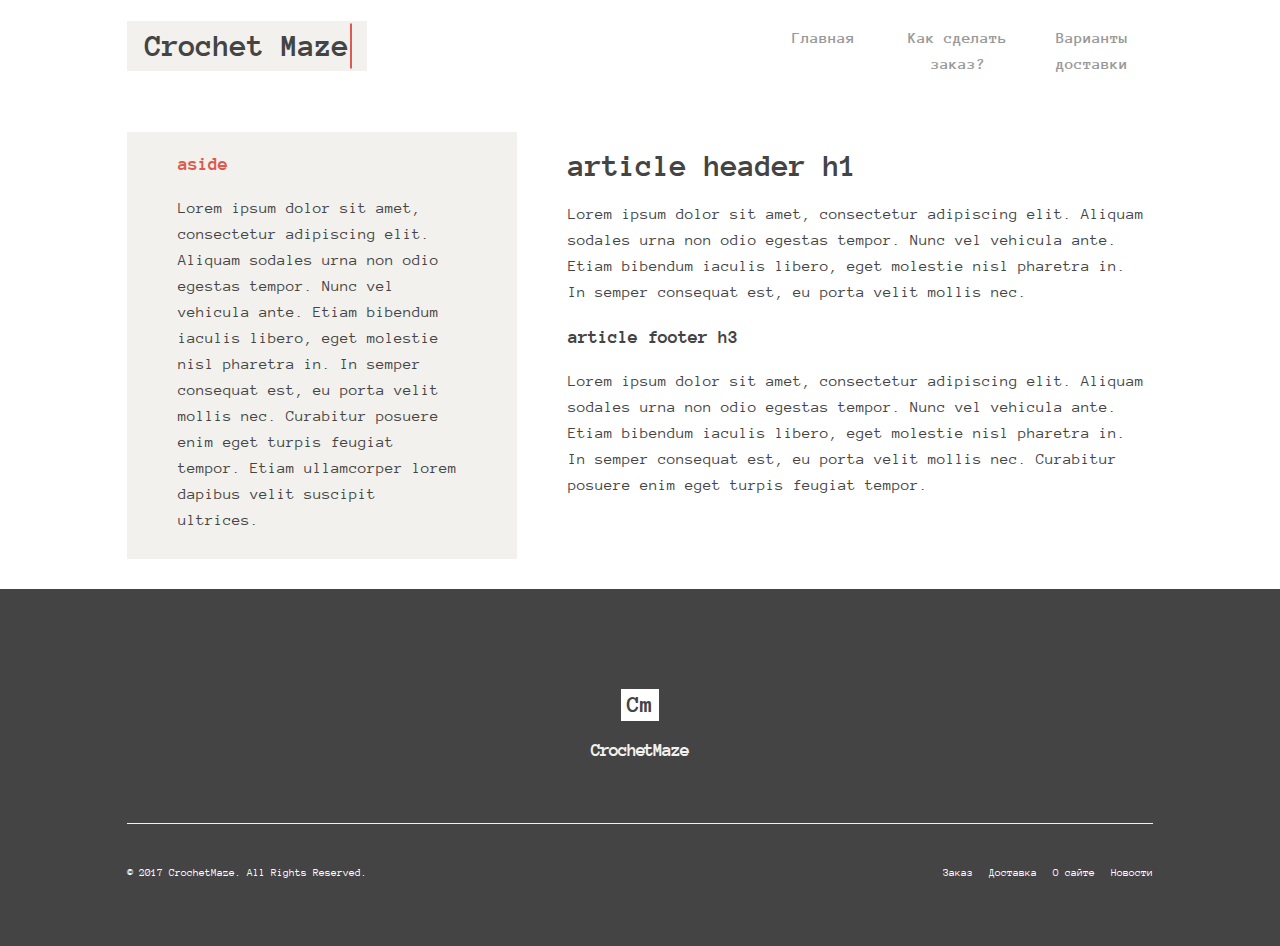
==== web/index.html @ 12126071 "Update side" ====
<!doctype html>
<!--[if lt IE 7]>      <html class="no-js lt-ie9 lt-ie8 lt-ie7" lang=""> <![endif]-->
<!--[if IE 7]>         <html class="no-js lt-ie9 lt-ie8" lang=""> <![endif]-->
<!--[if IE 8]>         <html class="no-js lt-ie9" lang=""> <![endif]-->
<!--[if gt IE 8]><!--> <html class="no-js" lang=""> <!--<![endif]-->
    <head>
        <meta charset="utf-8">
        <meta http-equiv="X-UA-Compatible" content="IE=edge,chrome=1">
        <title>CrochetMaze</title>

        <meta name="description" content="">
        <meta name="viewport" content="width=device-width, initial-scale=1">
        <link rel="apple-touch-icon" href="apple-touch-icon.png">

        <link rel="stylesheet" href="css/normalize.min.css">
        <link rel="stylesheet" href="css/main.css">

        <script src="js/vendor/modernizr-2.8.3-respond-1.4.2.min.js"></script>

        <link href="https://fonts.googleapis.com/css?family=Anonymous+Pro" rel="stylesheet">
    </head>
    <body>
        <!--[if lt IE 8]>
            <p class="browserupgrade">You are using an <strong>outdated</strong> browser. Please <a href="http://browsehappy.com/">upgrade your browser</a> to improve your experience.</p>
        <![endif]-->

        <div class="header-container">
            <header class="wrapper clearfix">

                    <h1 class="title cd-headline letters type">
                        <span>Crochet</span> 
                        <span class="cd-words-wrapper waiting">
                            <b class="is-visible">Maze</b>
                            <b>Лабиринт</b>
                        </span>
                    </h1>

                <nav>
                    <ul>
                        <li><a href="#">Главная</a></li>
                        <li><a href="#">Как сделать заказ?</a></li>
                        <li><a href="#">Варианты доставки</a></li>
                    </ul>
                </nav>
            </header>
        </div>

        <div class="main-container">
            <div class="main wrapper clearfix">

                <article>
                    <header>
                        <h1>article header h1</h1>
                        <p>Lorem ipsum dolor sit amet, consectetur adipiscing elit. Aliquam sodales urna non odio egestas tempor. Nunc vel vehicula ante. Etiam bibendum iaculis libero, eget molestie nisl pharetra in. In semper consequat est, eu porta velit mollis nec.</p>
                    </header>
                    <footer>
                        <h3>article footer h3</h3>
                        <p>Lorem ipsum dolor sit amet, consectetur adipiscing elit. Aliquam sodales urna non odio egestas tempor. Nunc vel vehicula ante. Etiam bibendum iaculis libero, eget molestie nisl pharetra in. In semper consequat est, eu porta velit mollis nec. Curabitur posuere enim eget turpis feugiat tempor.</p>
                    </footer>
                </article>

                <aside>
                    <h3>aside</h3>
                    <p>Lorem ipsum dolor sit amet, consectetur adipiscing elit. Aliquam sodales urna non odio egestas tempor. Nunc vel vehicula ante. Etiam bibendum iaculis libero, eget molestie nisl pharetra in. In semper consequat est, eu porta velit mollis nec. Curabitur posuere enim eget turpis feugiat tempor. Etiam ullamcorper lorem dapibus velit suscipit ultrices.</p>
                </aside>

            </div> <!-- #main -->
        </div> <!-- #main-container -->

        <div class="footer-container">
            <footer class="wrapper">
                <div class="footer-logotype">
                    <hgroup>
                        <h2>Cm</h2>
                        <h3>CrochetMaze</h3>
                    </hgroup>
                </div>

                <div id="meta">
                    <span>© 2017 CrochetMaze. All Rights Reserved.</span>

                    <a target="" href="">Заказ</a>
                    <a target="" href="">Доставка</a>
                    <a target="" href="">О сайте</a>
                    <a target="" href="">Новости</a>
                </div>
            </footer>
        </div>

        <script src="//ajax.googleapis.com/ajax/libs/jquery/2.2.1/jquery.min.js"></script>
        <script>window.jQuery || document.write('<script src="js/vendor/jquery-2.2.1.min.js"><\/script>')</script>

        <script src="js/main.js"></script>

        <!-- Google Analytics: change UA-XXXXX-X to be your site's ID. -->
        <script>
            (function(b,o,i,l,e,r){b.GoogleAnalyticsObject=l;b[l]||(b[l]=
            function(){(b[l].q=b[l].q||[]).push(arguments)});b[l].l=+new Date;
            e=o.createElement(i);r=o.getElementsByTagName(i)[0];
            e.src='//www.google-analytics.com/analytics.js';
            r.parentNode.insertBefore(e,r)}(window,document,'script','ga'));
            ga('create','UA-XXXXX-X','auto');ga('send','pageview');
        </script>
    </body>
</html>
---- web/css/main.css ----
/*! HTML5 Boilerplate v5.0 | MIT License | http://h5bp.com/ */

html {
    color: #222;
    font-size: 1em;
    line-height: 1.4;
}

::-moz-selection {
    background: #b3d4fc;
    text-shadow: none;
}

::selection {
    background: #b3d4fc;
    text-shadow: none;
}

hr {
    display: block;
    height: 1px;
    border: 0;
    border-top: 1px solid #ccc;
    margin: 1em 0;
    padding: 0;
}

audio,
canvas,
iframe,
img,
svg,
video {
    vertical-align: middle;
}

fieldset {
    border: 0;
    margin: 0;
    padding: 0;
}

textarea {
    resize: vertical;
}

.browserupgrade {
    margin: 0.2em 0;
    background: #ccc;
    color: #000;
    padding: 0.2em 0;
}


/* ===== Initializr Styles ==================================================
   Author: Jonathan Verrecchia - verekia.com/initializr/responsive-template
   ========================================================================== */

body {
    font: 16px/26px Helvetica, Helvetica Neue, Arial;
}

.wrapper {
    width: 90%;
    margin: 0 5%;
}


/* ==============
    MOBILE: Menu
   ============== */

nav ul {
    margin: 0;
    padding: 0;
    list-style-type: none;
}

nav a {
    display: block;
    margin-bottom: 10px;
    padding: 15px 0;

    text-align: center;
    text-decoration: none;
    font-weight: bold;

    color: white;
    background: #e44d26;
}

nav a:hover,
nav a:visited {
    color: white;
}

nav a:hover {
    text-decoration: underline;
}

/* ==============
    MOBILE: Main
   ============== */

.main {
    padding: 30px 0;
}

.main article h1 {
    font-size: 2em;
}

.main aside {
    color: white;
    padding: 0px 5% 10px;
}

.footer-container footer {
    color: white;
    padding: 20px 0;
}

/* ===============
    ALL: IE Fixes
   =============== */

.ie7 .title {
    padding-top: 20px;
}

/* ==========================================================================
   Author's custom styles
   ========================================================================== */


body {
    font-family: 'Anonymous Pro', monospace;
    background-color: #fff;
    color: #444;
}

i {
    font-style: normal;
}

.header-container,
.main aside {
    color: #444;
    -webkit-box-shadow: none !important;
        -moz-box-shadow: none !important;
            box-shadow: none !important;
}

.title {
    padding: 12px 18px;
    position: relative;
    background: #F2F1ED;
    color: #444;
    text-align: center;
}

.main aside {
    background: #F2F1ED;
}

.main aside h3 {
    color:#DE5A51;
}

nav a {
    color: #999;
    background: #fff;
}

nav a:hover,
nav a:visited {
    color: #999;
}



.footer-container {
    padding: 80px 0 40px;
    background: #444;
}

.footer-container footer {
    color: #fff;
}

.footer-container footer hgroup {
    text-align: center;
}

.footer-container .footer-logotype {
    display: flex;
    justify-content: center;
}

.footer-container .footer-logotype h2 {
    background: #fff;
    color: #444;
    display: inline-block;
    margin: 0 auto;
    padding: 3px 6px;
}

.footer-container .footer-logotype h3 {
    letter-spacing: -0.06em;
    font-size: 1.2em;
    color: #F2F1ED;
    margin-top: 16px;
}

.footer-container #meta {
    display: flex;
    flex-direction: column;
    margin-top: 40px;
    border-top: 1px solid #F2F1ED;
    padding-top: 36px;
    font-size: 11px;
}

.footer-container #meta span {
    align-self: flex-start;
    flex-grow: 2;
}

.footer-container #meta a {
    color: #fff;
    margin-left: 16px;
    text-decoration: none;
}

.footer-container #meta a:hover {
    text-decoration: underline;
}


@media only screen and (min-width: 768px) {
    .footer-container #meta {
        flex-direction: row;
        justify-content: flex-end;
        flex-grow: 1;
    }
}



/* ==========================================================================
   Media Queries
   ========================================================================== */

@media only screen and (min-width: 480px) {

/* ====================
    INTERMEDIATE: Menu
   ==================== */

    nav a {
        float: left;
        width: 27%;
        margin: 0 1.7%;
        padding: 25px 2%;
        margin-bottom: 0;
    }

    nav li:first-child a {
        margin-left: 0;
    }

    nav li:last-child a {
        margin-right: 0;
    }

/* ========================
    INTERMEDIATE: IE Fixes
   ======================== */

    nav ul li {
        display: inline;
    }

    .oldie nav a {
        margin: 0 0.7%;
    }
}

@media only screen and (min-width: 768px) {

/* ====================
    WIDE: CSS3 Effects
   ==================== */

    .header-container,
    .main aside {
        -webkit-box-shadow: 0 5px 10px #aaa;
           -moz-box-shadow: 0 5px 10px #aaa;
                box-shadow: 0 5px 10px #aaa;
    }

/* ============
    WIDE: Menu
   ============ */

    .title {
        float: left;
    }

    nav {
        float: right;
        width: 38%;
    }

/* ============
    WIDE: Main
   ============ */

    .main article {
        float: right;
        width: 57%;
    }

    .main aside {
        float: left;
        width: 28%;
    }
}

@media only screen and (min-width: 1140px) {

/* ===============
    Maximal Width
   =============== */

    .wrapper {
        width: 1026px; /* 1140px - 10% for margins */
        margin: 0 auto;
    }
}

/* ==========================================================================
   Helper classes
   ========================================================================== */

.hidden {
    display: none !important;
    visibility: hidden;
}

.visuallyhidden {
    border: 0;
    clip: rect(0 0 0 0);
    height: 1px;
    margin: -1px;
    overflow: hidden;
    padding: 0;
    position: absolute;
    width: 1px;
}

.visuallyhidden.focusable:active,
.visuallyhidden.focusable:focus {
    clip: auto;
    height: auto;
    margin: 0;
    overflow: visible;
    position: static;
    width: auto;
}

.invisible {
    visibility: hidden;
}

.clearfix:before,
.clearfix:after {
    content: " ";
    display: table;
}

.clearfix:after {
    clear: both;
}

.clearfix {
    *zoom: 1;
}

/* ==========================================================================
   Print styles
   ========================================================================== */

@media print {
    *,
    *:before,
    *:after {
        background: transparent !important;
        color: #000 !important;
        box-shadow: none !important;
        text-shadow: none !important;
    }

    a,
    a:visited {
        text-decoration: underline;
    }

    a[href]:after {
        content: " (" attr(href) ")";
    }

    abbr[title]:after {
        content: " (" attr(title) ")";
    }

    a[href^="#"]:after,
    a[href^="javascript:"]:after {
        content: "";
    }

    pre,
    blockquote {
        border: 1px solid #999;
        page-break-inside: avoid;
    }

    thead {
        display: table-header-group;
    }

    tr,
    img {
        page-break-inside: avoid;
    }

    img {
        max-width: 100% !important;
    }

    p,
    h2,
    h3 {
        orphans: 3;
        widows: 3;
    }

    h2,
    h3 {
        page-break-after: avoid;
    }
}


/* -------------------------------- 

xtype animation

-------------------------------- */
.cd-headline.type .cd-words-wrapper {
  vertical-align: top;
  overflow: hidden;
}
.cd-headline.type .cd-words-wrapper::after {
  /* vertical bar */
  content: '';
  position: absolute;
  right: 15px;
  top: 50%;
  bottom: auto;
  -webkit-transform: translateY(-50%);
  -moz-transform: translateY(-50%);
  -ms-transform: translateY(-50%);
  -o-transform: translateY(-50%);
  transform: translateY(-50%);
  height: 90%;
  width: 2px;
  background-color: #DE5A51;
}
.cd-headline.type .cd-words-wrapper.waiting::after {
  -webkit-animation: cd-pulse 1s infinite;
  -moz-animation: cd-pulse 1s infinite;
  animation: cd-pulse 1s infinite;
}
.cd-headline.type .cd-words-wrapper.selected {
  background-color: #DE5A51;
}
.cd-headline.type .cd-words-wrapper.selected::after {
  visibility: hidden;
}
.cd-headline.type .cd-words-wrapper.selected b {
  color: #fff;
}
.cd-headline.type b {
  visibility: hidden;
}
.cd-headline.type b.is-visible {
  visibility: visible;
}
.cd-headline.type i {
  position: absolute;
  visibility: hidden;
}
.cd-headline.type i.in {
  position: relative;
  visibility: visible;
}

@-webkit-keyframes cd-pulse {
  0% {
    -webkit-transform: translateY(-50%) scale(1);
    opacity: 1;
  }
  40% {
    -webkit-transform: translateY(-50%) scale(0.9);
    opacity: 0;
  }
  100% {
    -webkit-transform: translateY(-50%) scale(0);
    opacity: 0;
  }
}
@-moz-keyframes cd-pulse {
  0% {
    -moz-transform: translateY(-50%) scale(1);
    opacity: 1;
  }
  40% {
    -moz-transform: translateY(-50%) scale(0.9);
    opacity: 0;
  }
  100% {
    -moz-transform: translateY(-50%) scale(0);
    opacity: 0;
  }
}
@keyframes cd-pulse {
  0% {
    -webkit-transform: translateY(-50%) scale(1);
    -moz-transform: translateY(-50%) scale(1);
    -ms-transform: translateY(-50%) scale(1);
    -o-transform: translateY(-50%) scale(1);
    transform: translateY(-50%) scale(1);
    opacity: 1;
  }
  40% {
    -webkit-transform: translateY(-50%) scale(0.9);
    -moz-transform: translateY(-50%) scale(0.9);
    -ms-transform: translateY(-50%) scale(0.9);
    -o-transform: translateY(-50%) scale(0.9);
    transform: translateY(-50%) scale(0.9);
    opacity: 0;
  }
  100% {
    -webkit-transform: translateY(-50%) scale(0);
    -moz-transform: translateY(-50%) scale(0);
    -ms-transform: translateY(-50%) scale(0);
    -o-transform: translateY(-50%) scale(0);
    transform: translateY(-50%) scale(0);
    opacity: 0;
  }
}
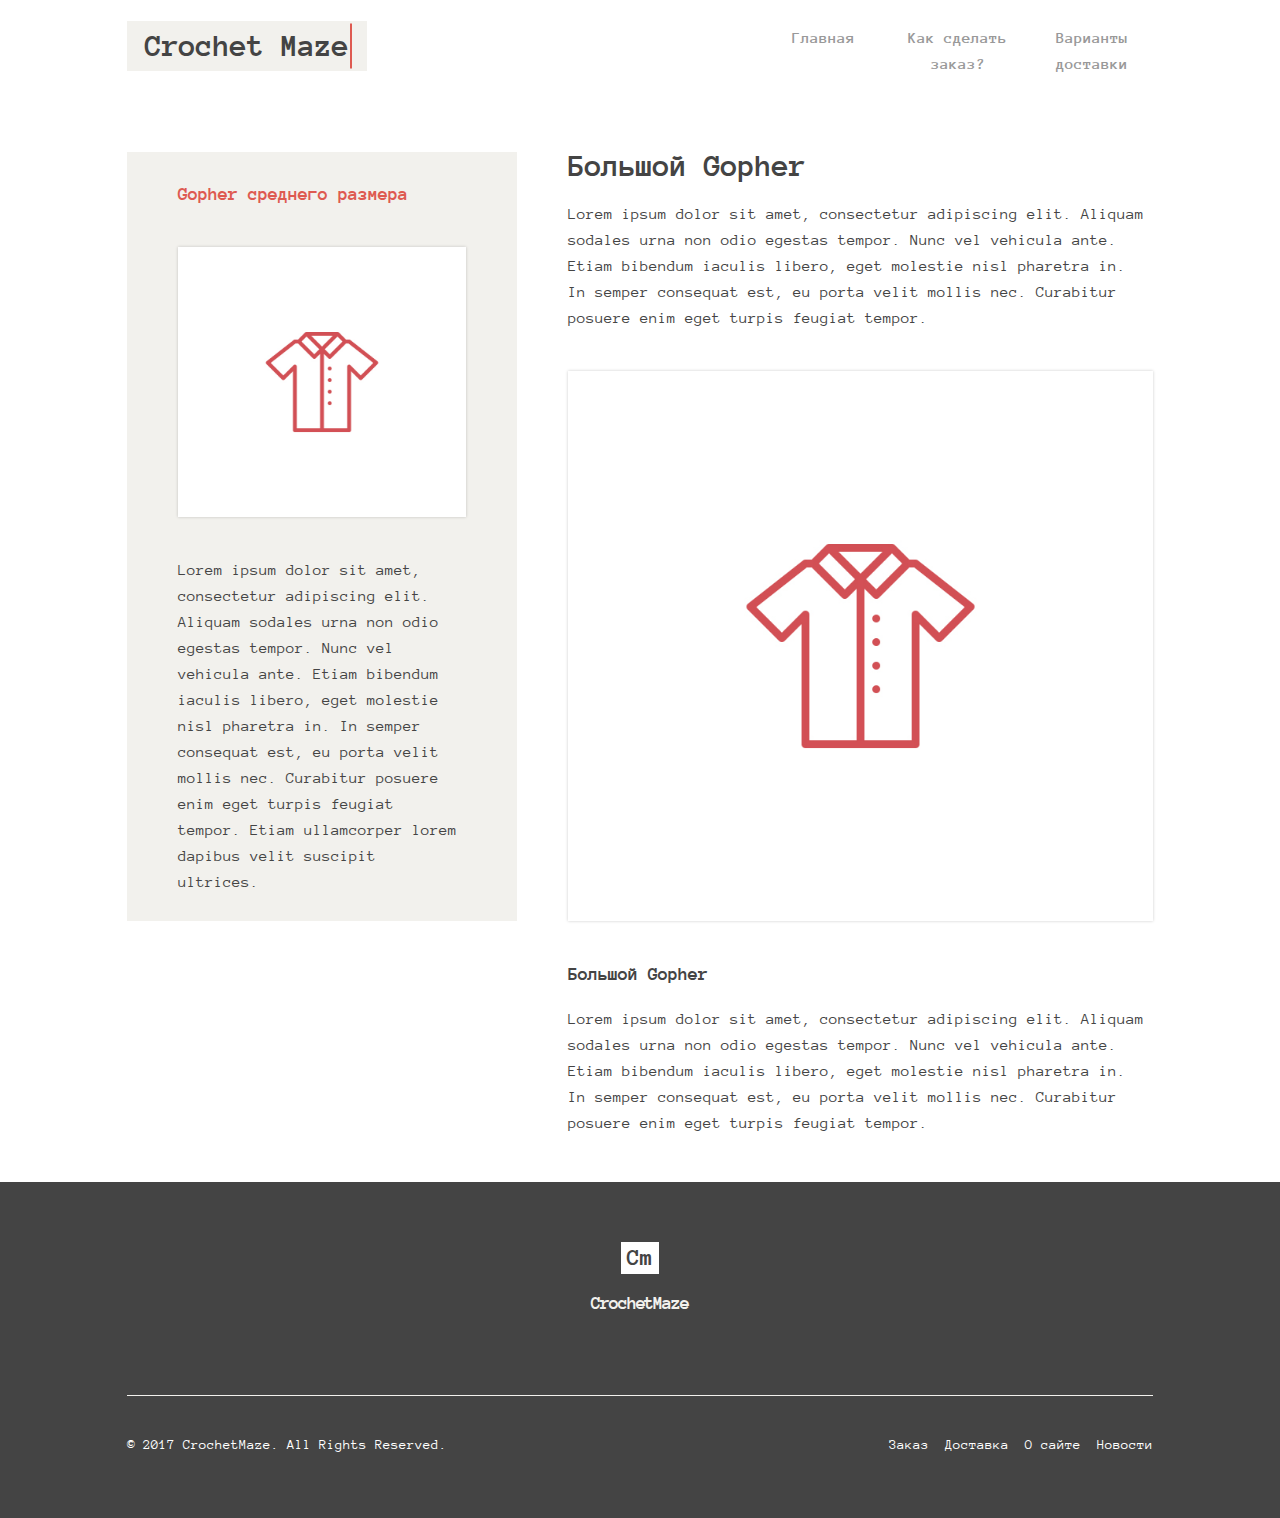
==== commit 33f1347c: "Added galleries" ====
--- a/web/index.html
+++ b/web/index.html
@@ -12,6 +12,7 @@
         <meta name="viewport" content="width=device-width, initial-scale=1">
         <link rel="apple-touch-icon" href="apple-touch-icon.png">
 
+        <link rel="stylesheet" href="css/reset.css"> <!-- CSS reset -->
         <link rel="stylesheet" href="css/normalize.min.css">
         <link rel="stylesheet" href="css/main.css">
 
@@ -50,17 +51,59 @@
 
                 <article>
                     <header>
-                        <h1>article header h1</h1>
-                        <p>Lorem ipsum dolor sit amet, consectetur adipiscing elit. Aliquam sodales urna non odio egestas tempor. Nunc vel vehicula ante. Etiam bibendum iaculis libero, eget molestie nisl pharetra in. In semper consequat est, eu porta velit mollis nec.</p>
+                        <h1>Большой Gopher</h1>
+                        <p>Lorem ipsum dolor sit amet, consectetur adipiscing elit. Aliquam sodales urna non odio egestas tempor. Nunc vel vehicula ante. Etiam bibendum iaculis libero, eget molestie nisl pharetra in. In semper consequat est, eu porta velit mollis nec. Curabitur posuere enim eget turpis feugiat tempor.</p>
+                        <div>
+                            <ul id="cd-gallery-items" class="cd-container">
+                                <li>
+                                    <ul class="cd-item-wrapper">
+                                        <li class="cd-item-front"><a href="#0"><img src="img/thumb-1.jpg" alt="Preview image"></a></li>
+                                        <li class="cd-item-middle"><a href="#0"><img src="img/thumb-2.jpg" alt="Preview image"></a></li>
+                                        <li class="cd-item-back"><a href="#0"><img src="img/thumb-3.jpg" alt="Preview image"></a></li>
+                                        <li class="cd-item-out"><a href="#0"><img src="img/thumb-4.jpg" alt="Preview image"></a></li>
+                                        <!-- <li class="cd-item-out">...</li> -->
+                                    </ul> <!-- cd-item-wrapper -->
+
+                                    <nav>
+                                        <ul class="cd-item-navigation">
+                                            <li><a class="cd-img-replace" href="#0">Prev</a></li>
+                                            <li><a class="cd-img-replace" href="#0">Next</a></li>
+                                        </ul>
+                                    </nav>
+                                </li>
+                            </ul>
+                        </div>
                     </header>
                     <footer>
-                        <h3>article footer h3</h3>
+                        <h3>Большой Gopher</h3>
                         <p>Lorem ipsum dolor sit amet, consectetur adipiscing elit. Aliquam sodales urna non odio egestas tempor. Nunc vel vehicula ante. Etiam bibendum iaculis libero, eget molestie nisl pharetra in. In semper consequat est, eu porta velit mollis nec. Curabitur posuere enim eget turpis feugiat tempor.</p>
                     </footer>
                 </article>
 
                 <aside>
-                    <h3>aside</h3>
+                    <h3>Gopher среднего размера</h3>
+
+                        <div>
+                            <ul id="cd-gallery-items" class="cd-container">
+                                <li>
+                                    <ul class="cd-item-wrapper">
+                                        <li class="cd-item-front"><a href="#0"><img src="img/thumb-1.jpg" alt="Preview image"></a></li>
+                                        <li class="cd-item-middle"><a href="#0"><img src="img/thumb-2.jpg" alt="Preview image"></a></li>
+                                        <li class="cd-item-back"><a href="#0"><img src="img/thumb-3.jpg" alt="Preview image"></a></li>
+                                        <li class="cd-item-out"><a href="#0"><img src="img/thumb-4.jpg" alt="Preview image"></a></li>
+                                        <!-- <li class="cd-item-out">...</li> -->
+                                    </ul> <!-- cd-item-wrapper -->
+
+                                    <nav>
+                                        <ul class="cd-item-navigation">
+                                            <li><a class="cd-img-replace" href="#0">Prev</a></li>
+                                            <li><a class="cd-img-replace" href="#0">Next</a></li>
+                                        </ul>
+                                    </nav>
+                                </li>
+                            </ul>
+                        </div>
+
                     <p>Lorem ipsum dolor sit amet, consectetur adipiscing elit. Aliquam sodales urna non odio egestas tempor. Nunc vel vehicula ante. Etiam bibendum iaculis libero, eget molestie nisl pharetra in. In semper consequat est, eu porta velit mollis nec. Curabitur posuere enim eget turpis feugiat tempor. Etiam ullamcorper lorem dapibus velit suscipit ultrices.</p>
                 </aside>
 
--- a/web/css/main.css
+++ b/web/css/main.css
@@ -160,6 +160,8 @@
 }
 
 .main aside {
+    margin-top: 20px;
+    padding-top: 10px;
     background: #F2F1ED;
 }
 
@@ -180,7 +182,7 @@
 
 
 .footer-container {
-    padding: 80px 0 40px;
+    padding: 40px 0 40px;
     background: #444;
 }
 
@@ -190,6 +192,7 @@
 
 .footer-container footer hgroup {
     text-align: center;
+    padding-bottom: 20px;
 }
 
 .footer-container .footer-logotype {
@@ -218,7 +221,7 @@
     margin-top: 40px;
     border-top: 1px solid #F2F1ED;
     padding-top: 36px;
-    font-size: 11px;
+    font-size: 0.9em;
 }
 
 .footer-container #meta span {
@@ -560,3 +563,268 @@
     opacity: 0;
   }
 }
+
+/* -------------------------------- 
+
+Slider
+
+-------------------------------- */
+
+#cd-gallery-items {
+  margin-top: 1.5em;
+}
+#cd-gallery-items > li {
+  position: relative;
+  margin-bottom: 2em;
+}
+#cd-gallery-items > li img {
+  width: 100%;
+  display: block;
+}
+@media only screen and (min-width: 768px) {
+  #cd-gallery-items {
+    margin-top: 2em;
+  }
+  #cd-gallery-items > li {
+    width: 48%;
+    margin-right: 4%;
+  }
+  #cd-gallery-items > li:nth-child(2n) {
+    margin-right: 0;
+  }
+}
+@media only screen and (min-width: 1170px) {
+  #cd-gallery-items {
+    margin-top: 2.5em;
+  }
+  #cd-gallery-items > li {
+    width: 100%;
+    margin: 0 auto;
+    margin-bottom: 2.5em;
+  }
+  #cd-gallery-items > li:nth-child(2n) {
+    margin-right: 3.5%;
+  }
+  #cd-gallery-items > li:nth-child(3n) {
+    margin-right: 0;
+  }
+}
+
+.cd-item-wrapper {
+  -webkit-perspective: 500px;
+  -moz-perspective: 500px;
+  perspective: 500px;
+  -webkit-perspective-origin: 50% -30%;
+  -moz-perspective-origin: 50% -30%;
+  perspective-origin: 50% -30%;
+}
+.cd-item-wrapper li {
+  position: absolute;
+  top: 0;
+  left: 0;
+  /* Force Hardware Acceleration in WebKit */
+  -webkit-transform: translate3d(0, 0, 0);
+  -moz-transform: translate3d(0, 0, 0);
+  -ms-transform: translate3d(0, 0, 0);
+  -o-transform: translate3d(0, 0, 0);
+  transform: translate3d(0, 0, 0);
+  -webkit-backface-visibility: hidden;
+  backface-visibility: hidden;
+  -webkit-transition: all 0.4s;
+  -moz-transition: all 0.4s;
+  transition: all 0.4s;
+}
+.cd-item-wrapper li.cd-item-front {
+  position: relative;
+  z-index: 3;
+  box-shadow: 0 0 3px rgba(0, 0, 0, 0.2);
+}
+.cd-item-wrapper li.cd-item-middle {
+  z-index: 2;
+}
+.active .cd-item-wrapper li.cd-item-middle {
+  /* 3D effect on touch devices */
+  -webkit-transform: translate3d(0, 0, -20px);
+  -moz-transform: translate3d(0, 0, -20px);
+  -ms-transform: translate3d(0, 0, -20px);
+  -o-transform: translate3d(0, 0, -20px);
+  transform: translate3d(0, 0, -20px);
+  opacity: .8;
+  box-shadow: 0 0 3px rgba(0, 0, 0, 0.2);
+}
+.cd-item-wrapper li.cd-item-back {
+  z-index: 1;
+}
+.active .cd-item-wrapper li.cd-item-back {
+  /* 3D effect on touch devices */
+  -webkit-transform: translate3d(0, 0, -40px);
+  -moz-transform: translate3d(0, 0, -40px);
+  -ms-transform: translate3d(0, 0, -40px);
+  -o-transform: translate3d(0, 0, -40px);
+  transform: translate3d(0, 0, -40px);
+  opacity: .4;
+  box-shadow: 0 0 3px rgba(0, 0, 0, 0.2);
+}
+.cd-item-wrapper li.cd-item-out {
+  /* picture not visible - use this class in case you have more than 3 pictures per item */
+  z-index: 0;
+  opacity: 0;
+  -webkit-transform: translate3d(0, 0, -60px);
+  -moz-transform: translate3d(0, 0, -60px);
+  -ms-transform: translate3d(0, 0, -60px);
+  -o-transform: translate3d(0, 0, -60px);
+  transform: translate3d(0, 0, -60px);
+}
+.cd-item-wrapper li.move-right {
+  -webkit-transform: translate3d(200px, 0, 0);
+  -moz-transform: translate3d(200px, 0, 0);
+  -ms-transform: translate3d(200px, 0, 0);
+  -o-transform: translate3d(200px, 0, 0);
+  transform: translate3d(200px, 0, 0);
+  opacity: 0;
+  z-index: 4 !important;
+}
+.cd-item-wrapper li.hidden {
+  /* used to hide the picture once it's pushed out - to the right */
+  display: none !important;
+}
+.no-csstransitions .cd-item-wrapper li.cd-item-middle, .no-csstransitions .cd-item-wrapper li.cd-item-back {
+  /* 3D effect not visible on browsers that don't support transitions */
+  display: none;
+}
+
+.cd-item-info {
+  position: absolute;
+  top: 100%;
+  left: 0;
+  width: 100%;
+  height: 70px;
+  line-height: 70px;
+  background-color: #f2f2f2;
+  padding: 0 1em;
+  box-shadow: 0 2px 3px rgba(0, 0, 0, 0.2);
+  z-index: 5;
+}
+.cd-item-info:after {
+  content: "";
+  display: table;
+  clear: both;
+}
+.cd-item-info b {
+  font-weight: bold;
+}
+.cd-item-info b a {
+  color: #323d55;
+}
+.cd-item-info b a:hover {
+  text-decoration: underline;
+}
+.cd-item-info em {
+  float: right;
+  color: #7385ad;
+}
+
+.cd-item-navigation a {
+  position: absolute;
+  top: 50%;
+  -webkit-transform: translateY(-50%);
+  -moz-transform: translateY(-50%);
+  -ms-transform: translateY(-50%);
+  -o-transform: translateY(-50%);
+  transform: translateY(-50%);
+  width: 36px;
+  height: 66px;
+  background-color: rgba(216, 216, 216, 0.4);
+  background-image: url("../img/cd-icon-arrow.svg");
+  background-repeat: no-repeat;
+  background-position: center center;
+  z-index: 4;
+  display: none;
+  border-radius: 0.25em;
+}
+.no-touch .cd-item-navigation a:hover {
+  background-color: rgba(216, 216, 216, 0.6);
+}
+.cd-item-navigation a.visible {
+  display: block;
+  -webkit-animation: cd-fade-in 0.4s;
+  -moz-animation: cd-fade-in 0.4s;
+  animation: cd-fade-in 0.4s;
+  color: transparent;
+}
+.cd-item-navigation li:nth-child(1) a {
+  left: 14px;
+  -webkit-transform: translateY(-50%) rotate(180deg);
+  -moz-transform: translateY(-50%) rotate(180deg);
+  -ms-transform: translateY(-50%) rotate(180deg);
+  -o-transform: translateY(-50%) rotate(180deg);
+  transform: translateY(-50%) rotate(180deg);
+}
+.cd-item-navigation li:nth-child(2) a {
+  right: 14px;
+}
+.no-csstransitions .cd-item-navigation {
+  display: none;
+}
+
+@-webkit-keyframes cd-fade-in {
+  0% {
+    opacity: 0;
+  }
+
+  100% {
+    opacity: 1;
+  }
+}
+@-moz-keyframes cd-fade-in {
+  0% {
+    opacity: 0;
+  }
+
+  100% {
+    opacity: 1;
+  }
+}
+@keyframes cd-fade-in {
+  0% {
+    opacity: 0;
+  }
+
+  100% {
+    opacity: 1;
+  }
+}
+.cd-3d-trigger {
+  position: absolute;
+  bottom: 10px;
+  right: 10px;
+  width: 44px;
+  height: 44px;
+  background: url("../img/cd-icon-3d.svg") no-repeat center center;
+  z-index: 4;
+}
+.no-touch .cd-3d-trigger {
+  display: none;
+}
+
+.no-touch #cd-gallery-items > li:hover .cd-item-middle, .no-touch #cd-gallery-items > li:hover .cd-item-back {
+  box-shadow: 0 0 3px rgba(0, 0, 0, 0.2);
+}
+.no-touch #cd-gallery-items > li:hover .cd-item-middle {
+  /* 3D effect on no-touch devices */
+  -webkit-transform: translate3d(0, 0, -20px);
+  -moz-transform: translate3d(0, 0, -20px);
+  -ms-transform: translate3d(0, 0, -20px);
+  -o-transform: translate3d(0, 0, -20px);
+  transform: translate3d(0, 0, -20px);
+  opacity: .8;
+}
+.no-touch #cd-gallery-items > li:hover .cd-item-back {
+  /* 3D effect on no-touch devices */
+  -webkit-transform: translate3d(0, 0, -40px);
+  -moz-transform: translate3d(0, 0, -40px);
+  -ms-transform: translate3d(0, 0, -40px);
+  -o-transform: translate3d(0, 0, -40px);
+  transform: translate3d(0, 0, -40px);
+  opacity: .4;
+}
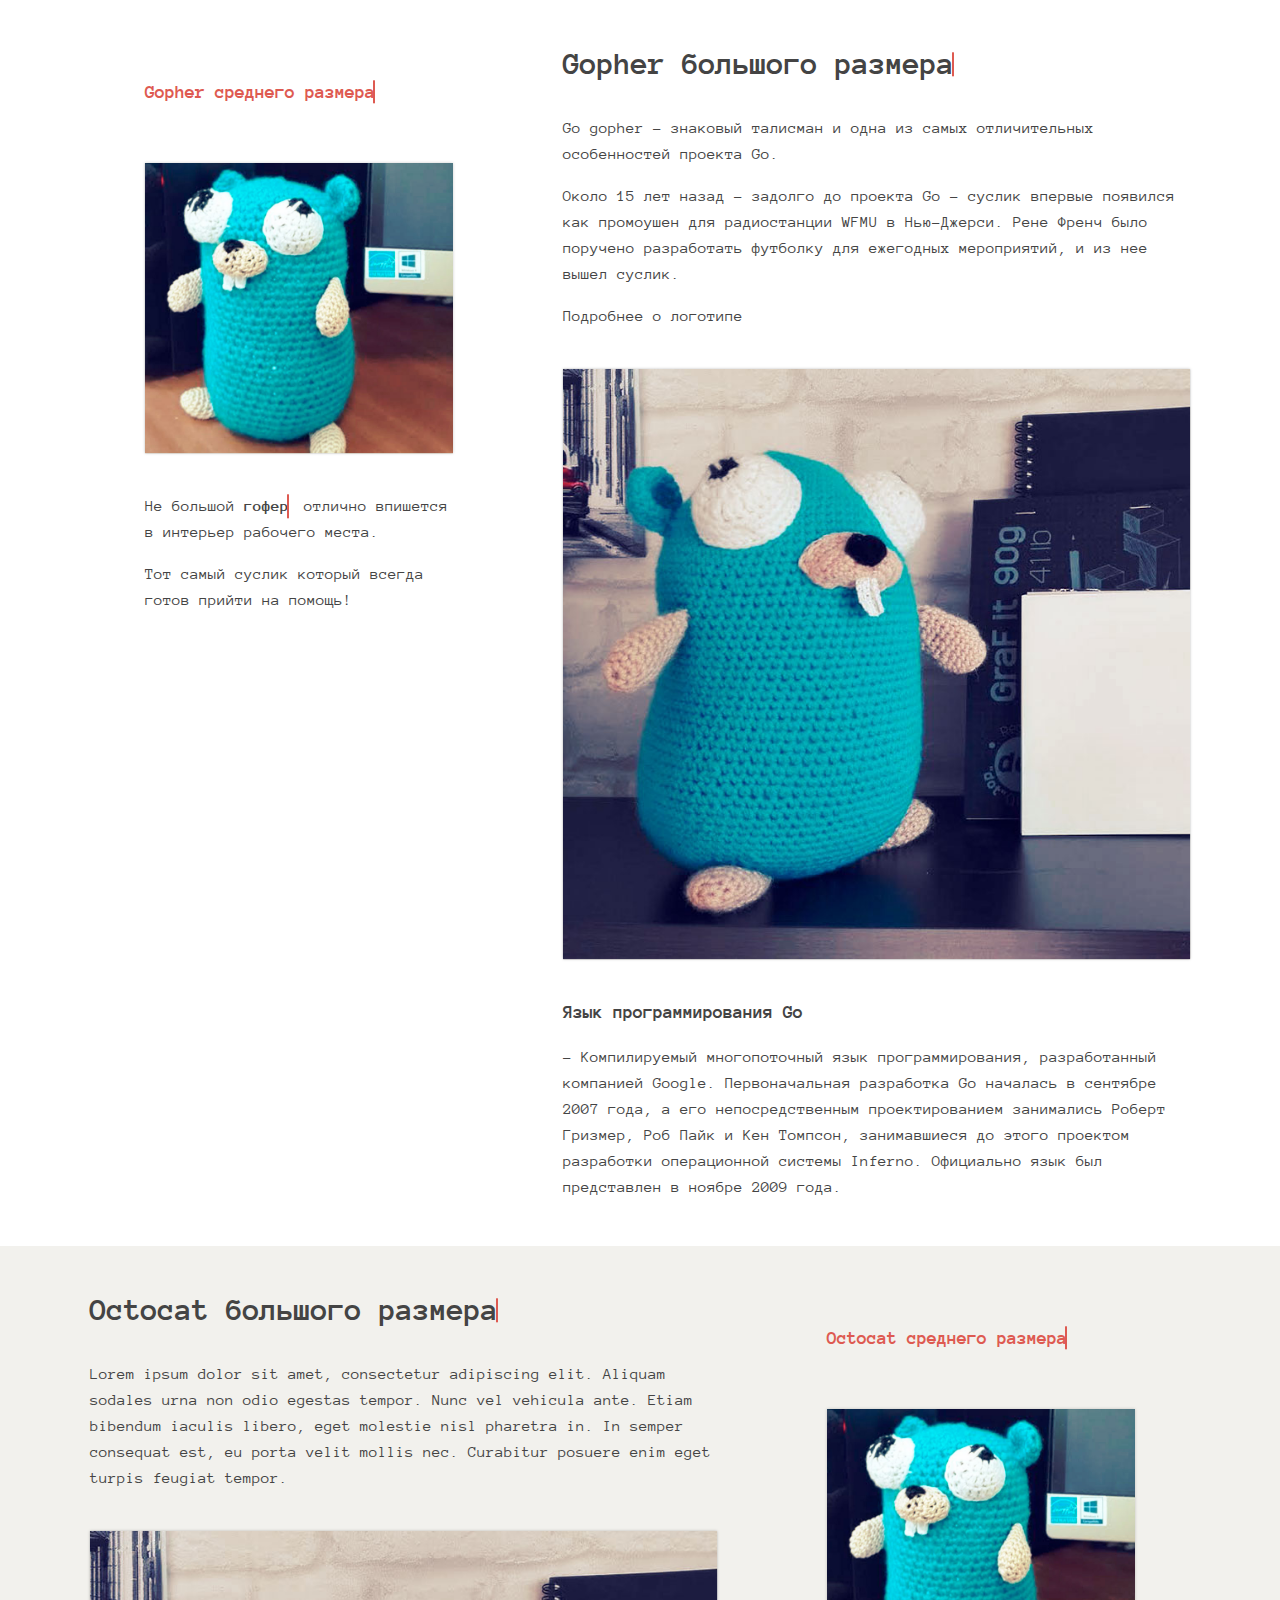
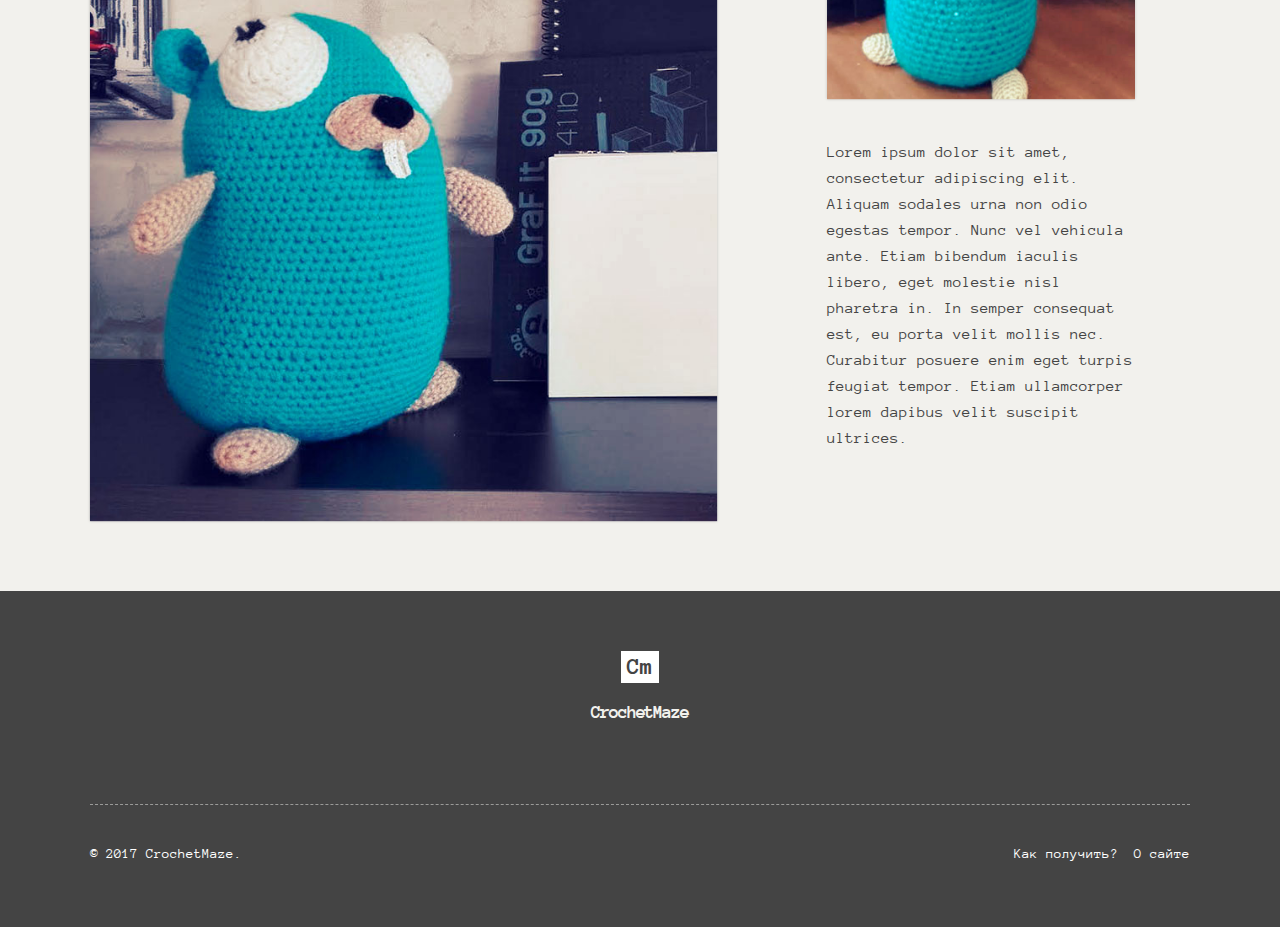
==== commit 78d296ae: "Update thumbs" ====
--- a/web/index.html
+++ b/web/index.html
@@ -48,47 +48,151 @@
 
         <div class="main-container">
             <div class="main wrapper clearfix">
-
                 <article>
                     <header>
-                        <h1>Большой Gopher</h1>
+                        <h1 class="cd-headline letters type type-fix">
+                            <span>Gopher</span>
+                            <span class="cd-words-wrapper waiting">
+                                <b class="is-visible">большого размера</b>
+                                <b>big size</b>
+                            </span>
+                        </h1>
+
+                        <p>Go gopher - знаковый талисман и одна из самых отличительных особенностей проекта Go.</p>
+                        <p>Около 15 лет назад - задолго до проекта Go - суслик впервые появился как промоушен для радиостанции WFMU в Нью-Джерси. Рене Френч было поручено разработать футболку для ежегодных мероприятий, и из нее вышел суслик.</p>
+
+                        <details>
+                            <summary>Подробнее о логотипе</summary>
+                            <p>...</p>
+                        </details>
+
+                    </header>
+                        <div>
+                            <ul id="cd-gallery-items" class="cd-container">
+                                <li>
+                                    <ul class="cd-item-wrapper">
+                                        <li class="cd-item-front"><a href="#0"><img src="img/gopher/big/thumb-1.jpg" alt="Preview image"></a></li>
+                                        <li class="cd-item-middle"><a href="#0"><img src="img/gopher/big/thumb-2.jpg" alt="Preview image"></a></li>
+                                        <li class="cd-item-back"><a href="#0"><img src="img/thumb-3.jpg" alt="Preview image"></a></li>
+                                        <li class="cd-item-out"><a href="#0"><img src="img/thumb-4.jpg" alt="Preview image"></a></li>
+                                        <!-- <li class="cd-item-out">...</li> -->
+                                    </ul> <!-- cd-item-wrapper -->
+
+                                    <nav>
+                                        <ul class="cd-item-navigation">
+                                            <li><a class="cd-img-replace" href="#0">Prev</a></li>
+                                            <li><a class="cd-img-replace" href="#0">Next</a></li>
+                                        </ul>
+                                    </nav>
+                                </li>
+                            </ul>
+                        </div>
+                    <footer>
+                        <h3>Язык программирования Go</h3>
+                        <p>- Компилируемый многопоточный язык программирования, разработанный компанией Google. Первоначальная разработка Go началась в сентябре 2007 года, а его непосредственным проектированием занимались Роберт Гризмер, Роб Пайк и Кен Томпсон, занимавшиеся до этого проектом разработки операционной системы Inferno. Официально язык был представлен в ноябре 2009 года.</p>
+                    </footer>
+                </article>
+
+                <aside>
+                        <h3 class="cd-headline letters type type-fix">
+                            <span>Gopher</span>
+                            <span class="cd-words-wrapper waiting">
+                                <b class="is-visible">среднего размера</b>
+                                <b>middle size</b>
+                            </span>
+                        </h3>
+
+                        <div>
+                            <ul id="cd-gallery-items" class="cd-container">
+                                <li>
+                                    <ul class="cd-item-wrapper">
+                                        <li class="cd-item-front"><a href="#0"><img src="img/gopher/middle/thumb-1.jpg" alt="Preview image"></a></li>
+                                        <li class="cd-item-middle"><a href="#0"><img src="img/gopher/middle/thumb-2.jpg" alt="Preview image"></a></li>
+                                        <li class="cd-item-back"><a href="#0"><img src="img/thumb-3.jpg" alt="Preview image"></a></li>
+                                        <li class="cd-item-out"><a href="#0"><img src="img/thumb-4.jpg" alt="Preview image"></a></li>
+                                        <!-- <li class="cd-item-out">...</li> -->
+                                    </ul> <!-- cd-item-wrapper -->
+
+                                    <nav>
+                                        <ul class="cd-item-navigation">
+                                            <li><a class="cd-img-replace" href="#0">Prev</a></li>
+                                            <li><a class="cd-img-replace" href="#0">Next</a></li>
+                                        </ul>
+                                    </nav>
+                                </li>
+                            </ul>
+                        </div>
+                    <p>
+                        Не большой <span class="cd-headline letters type type-fix">
+                            <span class="cd-words-wrapper waiting">
+                                <b class="is-visible">гофер</b>
+                                <b>gopher</b>
+                            </span>
+                        </span>отлично впишется в интерьер рабочего места.
+                    </p>
+                    <p>Тот самый суслик который всегда готов прийти на помощь!</p>
+
+                </aside>
+
+
+            </div> <!-- #main -->
+        </div> <!-- #main-container -->
+
+        <div class="main-container" style="background-color: #F2F1ED">
+            <div class="main wrapper clearfix">
+                <article style="float: left">
+                    <header>
+                        <h1 class="cd-headline letters type type-fix">
+                            <span>Octocat</span>
+                            <span class="cd-words-wrapper waiting">
+                                <b class="is-visible">большого размера</b>
+                                <b>big size</b>
+                            </span>
+                        </h1>
+
                         <p>Lorem ipsum dolor sit amet, consectetur adipiscing elit. Aliquam sodales urna non odio egestas tempor. Nunc vel vehicula ante. Etiam bibendum iaculis libero, eget molestie nisl pharetra in. In semper consequat est, eu porta velit mollis nec. Curabitur posuere enim eget turpis feugiat tempor.</p>
-                        <div>
-                            <ul id="cd-gallery-items" class="cd-container">
-                                <li>
-                                    <ul class="cd-item-wrapper">
-                                        <li class="cd-item-front"><a href="#0"><img src="img/thumb-1.jpg" alt="Preview image"></a></li>
-                                        <li class="cd-item-middle"><a href="#0"><img src="img/thumb-2.jpg" alt="Preview image"></a></li>
-                                        <li class="cd-item-back"><a href="#0"><img src="img/thumb-3.jpg" alt="Preview image"></a></li>
-                                        <li class="cd-item-out"><a href="#0"><img src="img/thumb-4.jpg" alt="Preview image"></a></li>
-                                        <!-- <li class="cd-item-out">...</li> -->
-                                    </ul> <!-- cd-item-wrapper -->
-
-                                    <nav>
-                                        <ul class="cd-item-navigation">
-                                            <li><a class="cd-img-replace" href="#0">Prev</a></li>
-                                            <li><a class="cd-img-replace" href="#0">Next</a></li>
-                                        </ul>
-                                    </nav>
-                                </li>
-                            </ul>
-                        </div>
                     </header>
-                    <footer>
+                        <div>
+                            <ul id="cd-gallery-items" class="cd-container">
+                                <li>
+                                    <ul class="cd-item-wrapper">
+                                        <li class="cd-item-front"><a href="#0"><img src="img/gopher/big/thumb-1.jpg" alt="Preview image"></a></li>
+                                        <li class="cd-item-middle"><a href="#0"><img src="img/gopher/big/thumb-1.jpg" alt="Preview image"></a></li>
+                                        <li class="cd-item-back"><a href="#0"><img src="img/thumb-3.jpg" alt="Preview image"></a></li>
+                                        <li class="cd-item-out"><a href="#0"><img src="img/thumb-4.jpg" alt="Preview image"></a></li>
+                                        <!-- <li class="cd-item-out">...</li> -->
+                                    </ul> <!-- cd-item-wrapper -->
+
+                                    <nav>
+                                        <ul class="cd-item-navigation">
+                                            <li><a class="cd-img-replace" href="#0">Prev</a></li>
+                                            <li><a class="cd-img-replace" href="#0">Next</a></li>
+                                        </ul>
+                                    </nav>
+                                </li>
+                            </ul>
+                        </div>
+                    <!--<footer>
                         <h3>Большой Gopher</h3>
                         <p>Lorem ipsum dolor sit amet, consectetur adipiscing elit. Aliquam sodales urna non odio egestas tempor. Nunc vel vehicula ante. Etiam bibendum iaculis libero, eget molestie nisl pharetra in. In semper consequat est, eu porta velit mollis nec. Curabitur posuere enim eget turpis feugiat tempor.</p>
-                    </footer>
+                    </footer>-->
                 </article>
 
-                <aside>
-                    <h3>Gopher среднего размера</h3>
-
-                        <div>
-                            <ul id="cd-gallery-items" class="cd-container">
-                                <li>
-                                    <ul class="cd-item-wrapper">
-                                        <li class="cd-item-front"><a href="#0"><img src="img/thumb-1.jpg" alt="Preview image"></a></li>
-                                        <li class="cd-item-middle"><a href="#0"><img src="img/thumb-2.jpg" alt="Preview image"></a></li>
+                <aside style="float: right">
+                        <h3 class="cd-headline letters type type-fix">
+                            <span>Octocat</span>
+                            <span class="cd-words-wrapper waiting">
+                                <b class="is-visible">среднего размера</b>
+                                <b>middle size</b>
+                            </span>
+                        </h3>
+
+                        <div>
+                            <ul id="cd-gallery-items" class="cd-container">
+                                <li>
+                                    <ul class="cd-item-wrapper">
+                                        <li class="cd-item-front"><a href="#0"><img src="img/gopher/middle/thumb-1.jpg" alt="Preview image"></a></li>
+                                        <li class="cd-item-middle"><a href="#0"><img src="img/gopher/middle/thumb-1.jpg" alt="Preview image"></a></li>
                                         <li class="cd-item-back"><a href="#0"><img src="img/thumb-3.jpg" alt="Preview image"></a></li>
                                         <li class="cd-item-out"><a href="#0"><img src="img/thumb-4.jpg" alt="Preview image"></a></li>
                                         <!-- <li class="cd-item-out">...</li> -->
@@ -107,8 +211,8 @@
                     <p>Lorem ipsum dolor sit amet, consectetur adipiscing elit. Aliquam sodales urna non odio egestas tempor. Nunc vel vehicula ante. Etiam bibendum iaculis libero, eget molestie nisl pharetra in. In semper consequat est, eu porta velit mollis nec. Curabitur posuere enim eget turpis feugiat tempor. Etiam ullamcorper lorem dapibus velit suscipit ultrices.</p>
                 </aside>
 
-            </div> <!-- #main -->
-        </div> <!-- #main-container -->
+            </div>
+        </div>
 
         <div class="footer-container">
             <footer class="wrapper">
@@ -120,12 +224,11 @@
                 </div>
 
                 <div id="meta">
-                    <span>© 2017 CrochetMaze. All Rights Reserved.</span>
-
-                    <a target="" href="">Заказ</a>
-                    <a target="" href="">Доставка</a>
+                    <!--<span>© 2017 CrochetMaze. All Rights Reserved.</span>-->
+                    <span>© 2017 CrochetMaze.</span>
+
+                    <a href="#">Как получить?</a>
                     <a target="" href="">О сайте</a>
-                    <a target="" href="">Новости</a>
                 </div>
             </footer>
         </div>
--- a/web/css/main.css
+++ b/web/css/main.css
@@ -143,6 +143,21 @@
     font-style: normal;
 }
 
+.type-fix {
+    display: inline-block;
+    position: relative;
+    padding-right: 15px;
+}
+
+details {
+    outline: none;
+    cursor: pointer;
+}
+
+summary {
+    outline: none;
+}
+
 .header-container,
 .main aside {
     color: #444;
@@ -151,6 +166,11 @@
             box-shadow: none !important;
 }
 
+.header-container {
+    background: #F2F1ED;
+    display: none;
+}
+
 .title {
     padding: 12px 18px;
     position: relative;
@@ -162,7 +182,7 @@
 .main aside {
     margin-top: 20px;
     padding-top: 10px;
-    background: #F2F1ED;
+    /*background: #F2F1ED;*/
 }
 
 .main aside h3 {
@@ -171,7 +191,7 @@
 
 nav a {
     color: #999;
-    background: #fff;
+    background: transparent;
 }
 
 nav a:hover,
@@ -219,7 +239,7 @@
     display: flex;
     flex-direction: column;
     margin-top: 40px;
-    border-top: 1px solid #F2F1ED;
+    border-top: 1.9px dashed  rgba(242, 241, 237, 0.5);
     padding-top: 36px;
     font-size: 0.9em;
 }
@@ -338,6 +358,7 @@
 
     .wrapper {
         width: 1026px; /* 1140px - 10% for margins */
+        width: 86%;
         margin: 0 auto;
     }
 }
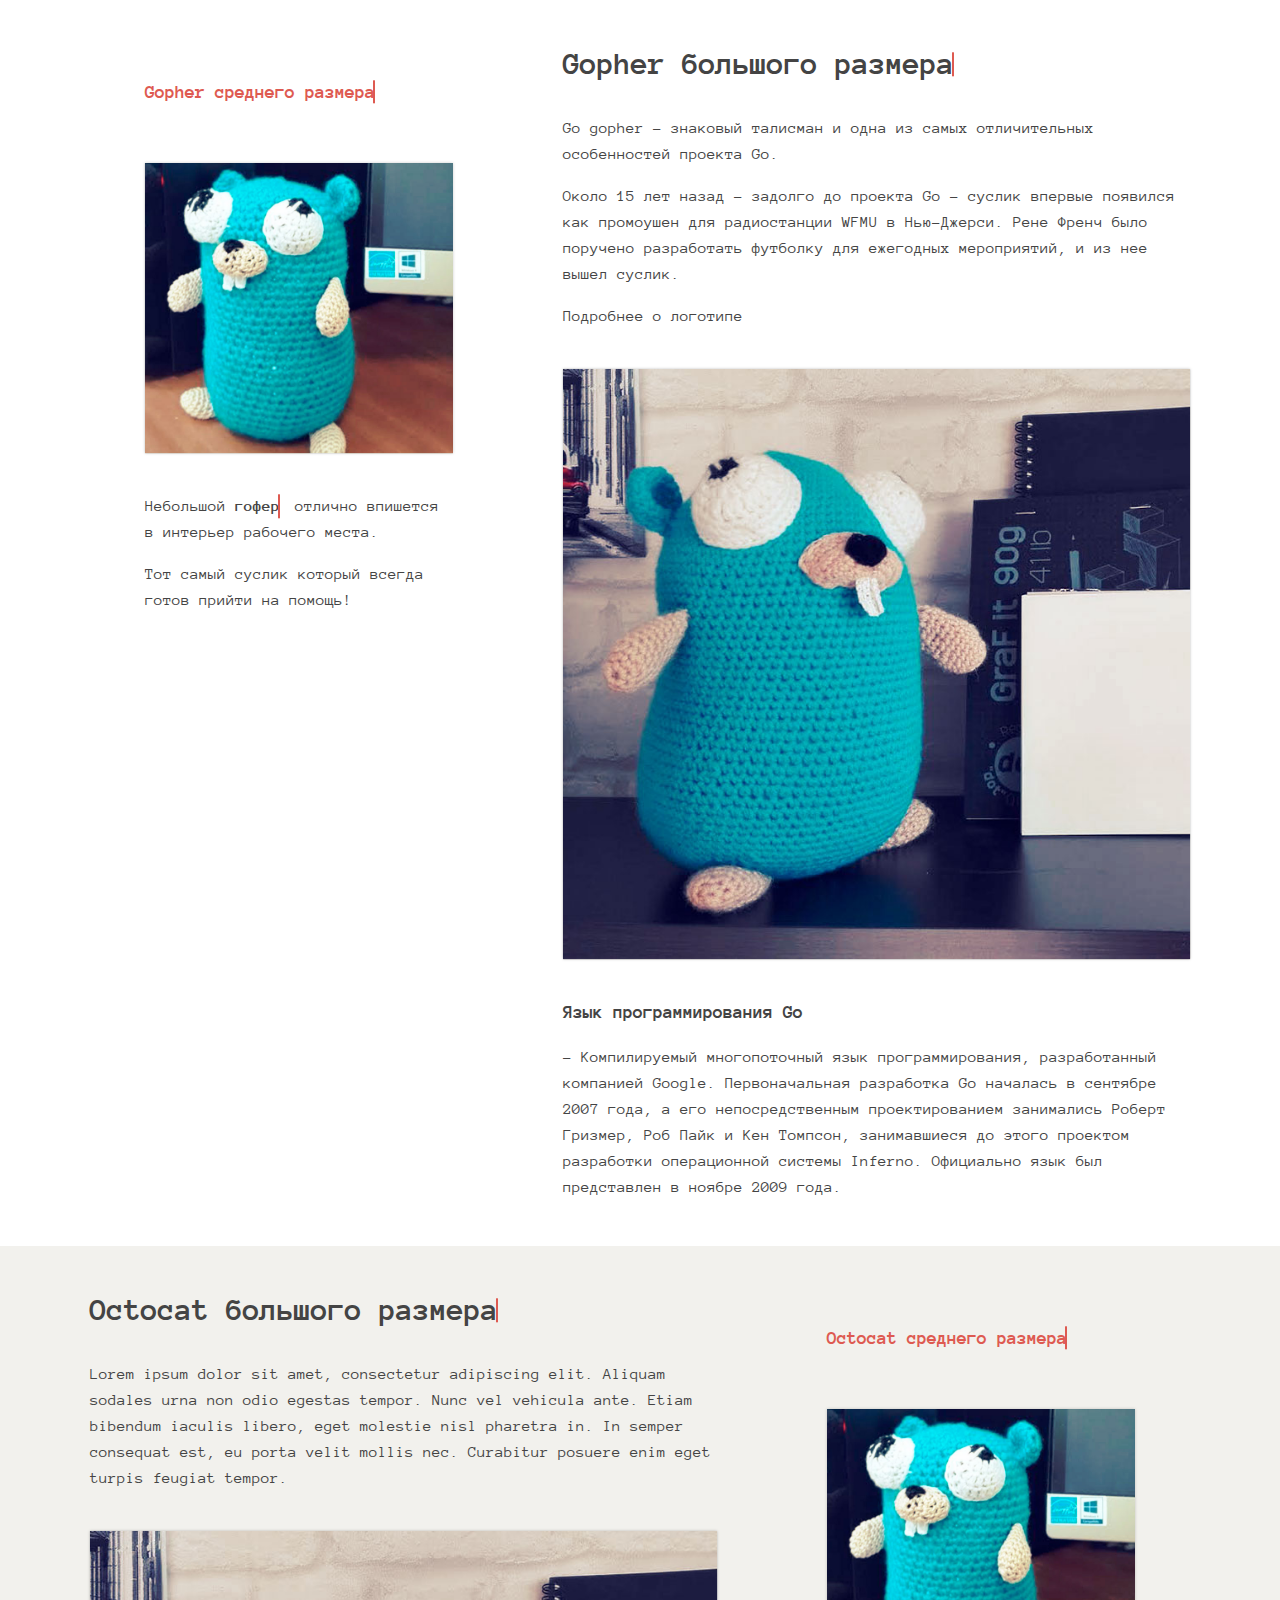
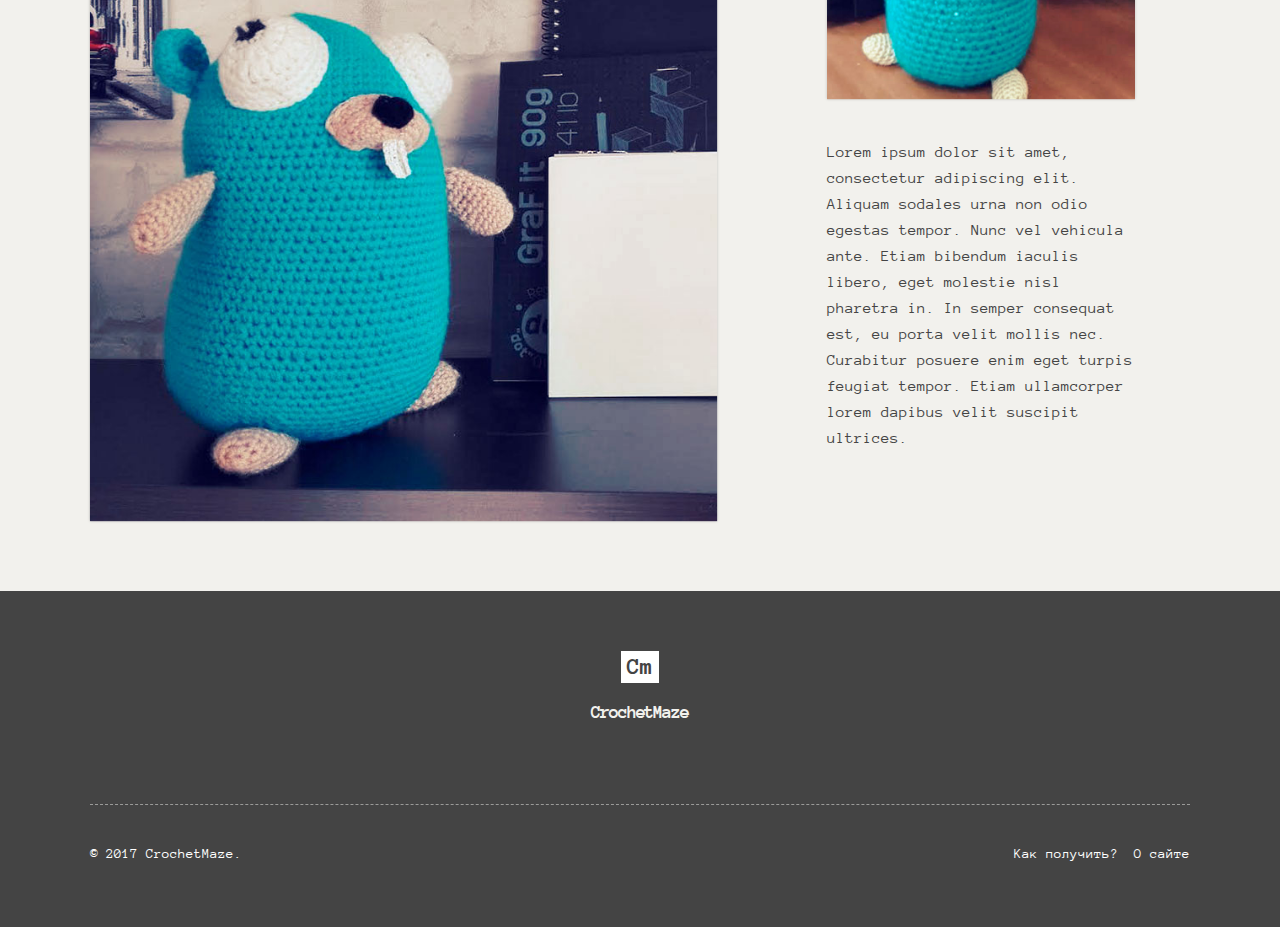
==== commit edc262ec: "Fix mistake" ====
--- a/web/index.html
+++ b/web/index.html
@@ -123,7 +123,7 @@
                             </ul>
                         </div>
                     <p>
-                        Не большой <span class="cd-headline letters type type-fix">
+                        Небольшой <span class="cd-headline letters type type-fix">
                             <span class="cd-words-wrapper waiting">
                                 <b class="is-visible">гофер</b>
                                 <b>gopher</b>
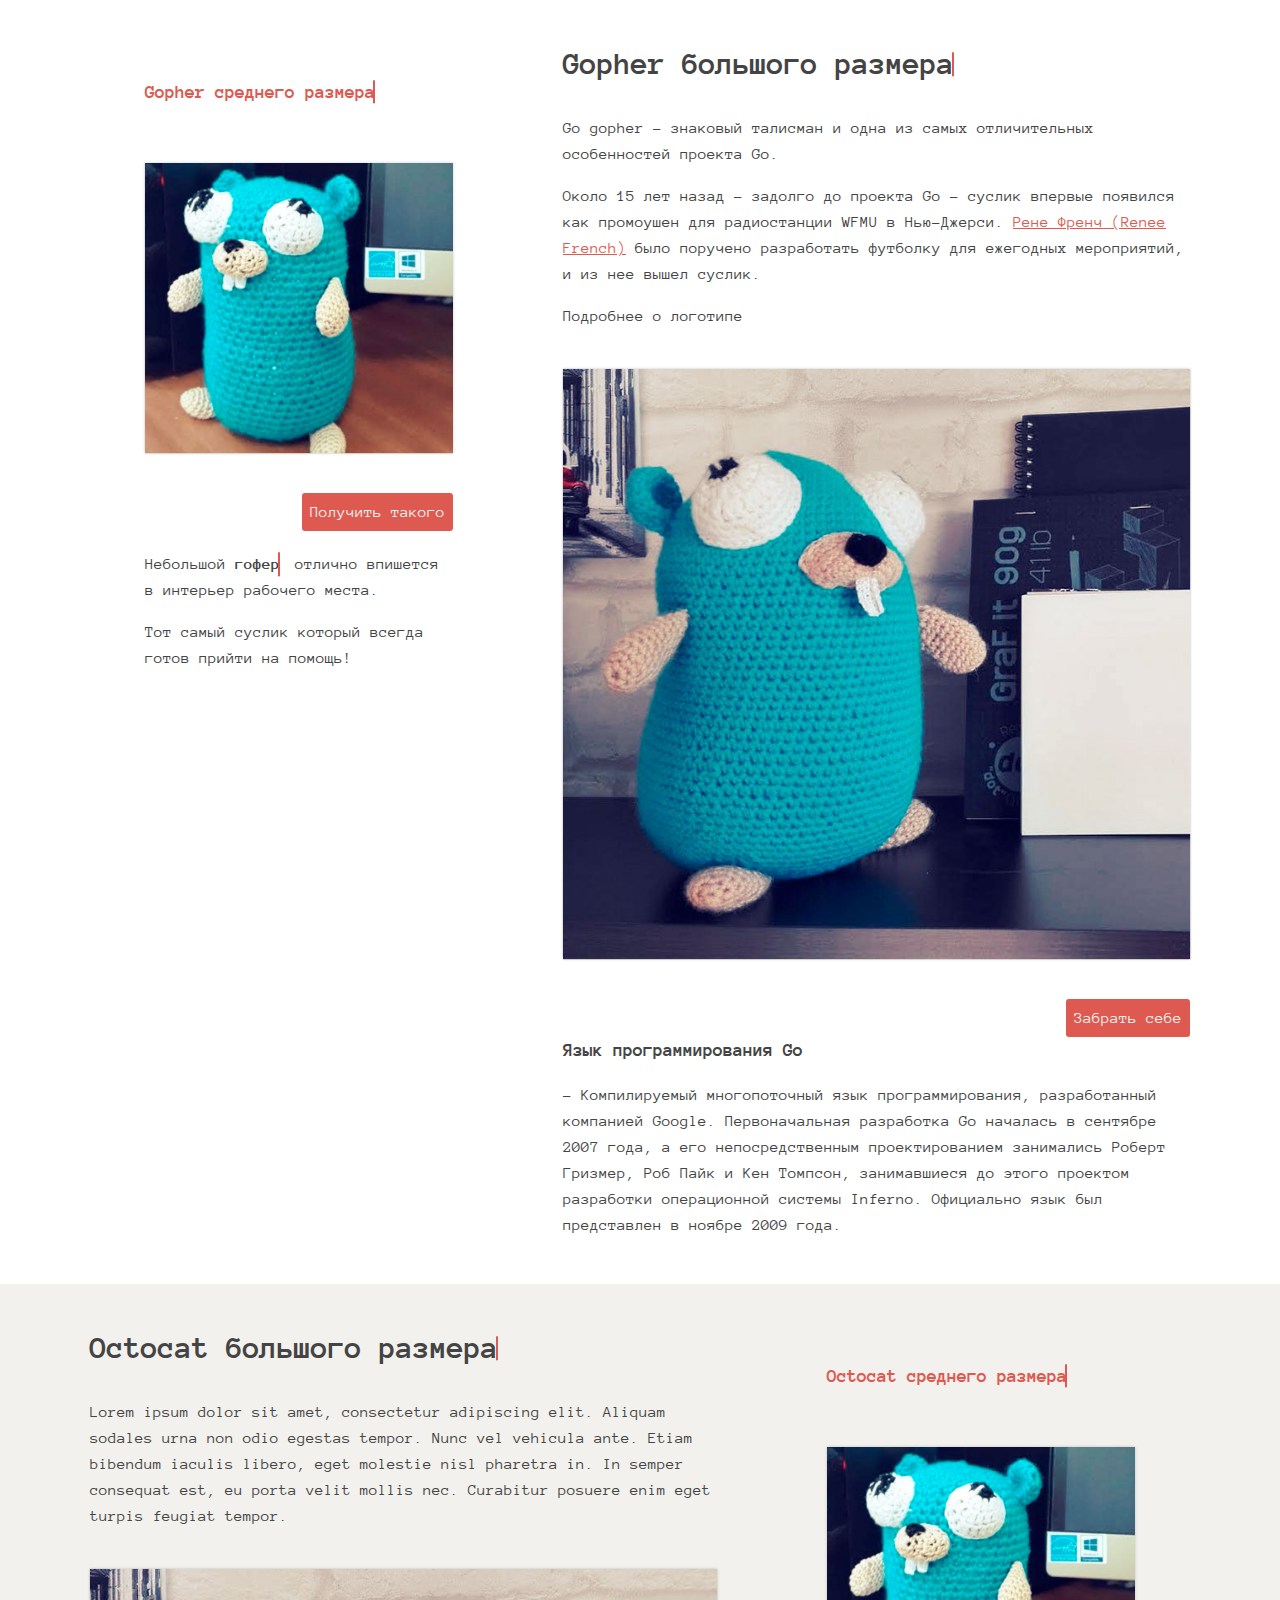
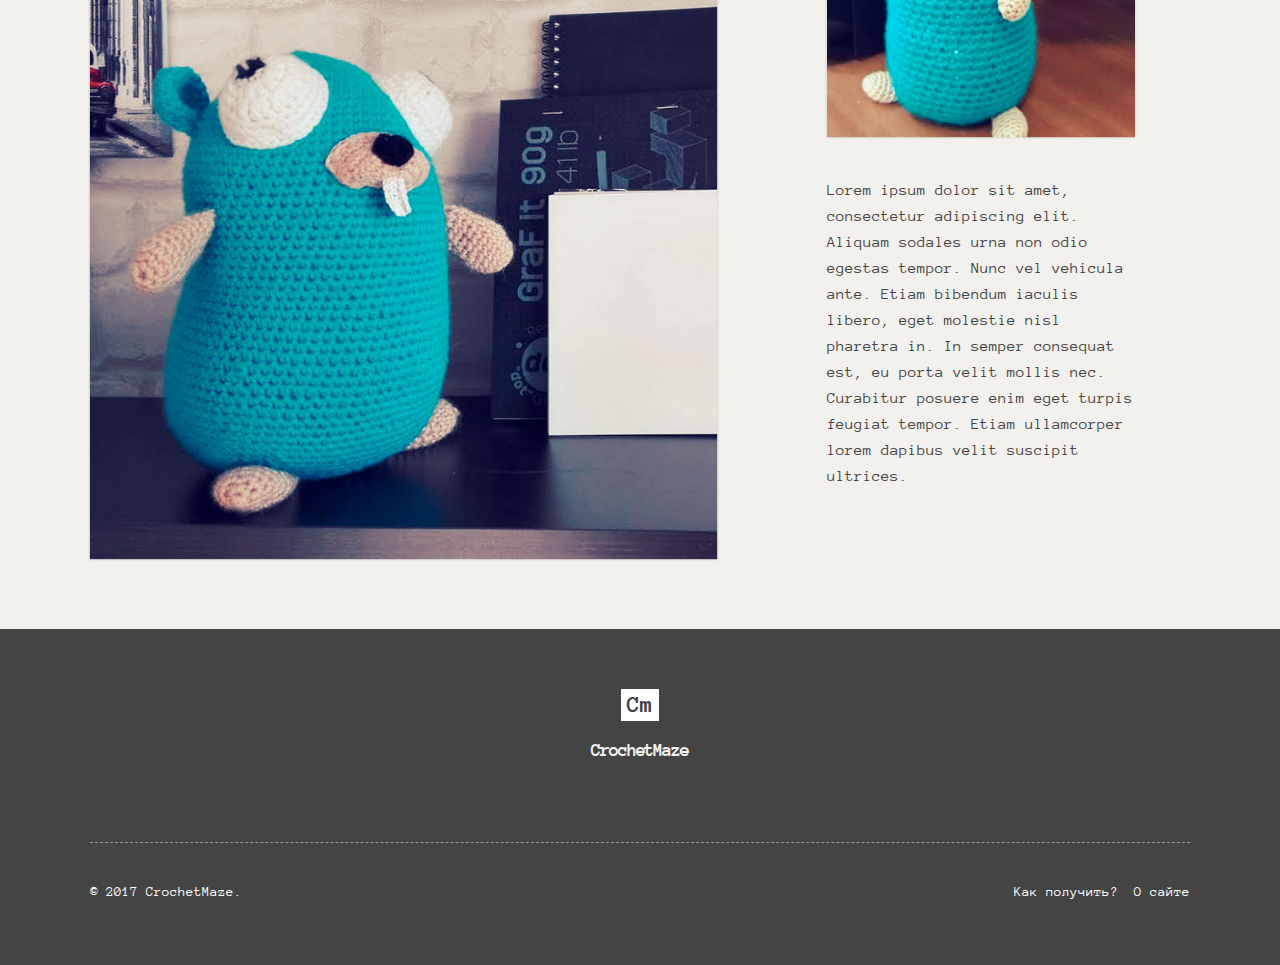
==== commit 2e04d57c: "Update gopher text. Added buttons." ====
--- a/web/index.html
+++ b/web/index.html
@@ -59,11 +59,16 @@
                         </h1>
 
                         <p>Go gopher - знаковый талисман и одна из самых отличительных особенностей проекта Go.</p>
-                        <p>Около 15 лет назад - задолго до проекта Go - суслик впервые появился как промоушен для радиостанции WFMU в Нью-Джерси. Рене Френч было поручено разработать футболку для ежегодных мероприятий, и из нее вышел суслик.</p>
+                        <p>Около 15 лет назад - задолго до проекта Go - суслик впервые появился как промоушен для радиостанции WFMU в Нью-Джерси. <a href="http://reneefrench.blogspot.com/" target="_blank">Рене Френч (Renee French)</a> было поручено разработать футболку для ежегодных мероприятий, и из нее вышел суслик.</p>
 
                         <details>
                             <summary>Подробнее о логотипе</summary>
-                            <p>...</p>
+                            <p>Затем суслик появился в Bell Labs, как аватар Боба Фландраны (Bob Flandrena) в почтовой системе Bell Labs. Другие рисунки Рене стали аватарами для ken, r, rsc и других.</p>
+                            <p>Другая деятельность Bell Labs привела к тому, что Рене создала Glenda, талисман Plan 9, дальний родственник суслика WFMU.</p>
+                            <p>Когда мы начали проект Go, нам понадобился логотип, и Рени предложила его нарисовать. Он был показан на первой футболке Go и на сайте Google Code.</p>
+                            <p>Для запуска с открытым исходным кодом в 2009 году Рене предложила адаптировать суслика WFMU в качестве талисмана. Так и появился gopher.</p>
+
+                            <a style="padding: 10px 0; color:#DE5A51" href="https://blog.golang.org/gopher">blog.golang.org</a>
                         </details>
 
                     </header>
@@ -87,7 +92,8 @@
                                 </li>
                             </ul>
                         </div>
-                    <footer>
+                        <a href="#" class="orange-button">Забрать себе</a>
+                    <footer style="clear: both">
                         <h3>Язык программирования Go</h3>
                         <p>- Компилируемый многопоточный язык программирования, разработанный компанией Google. Первоначальная разработка Go началась в сентябре 2007 года, а его непосредственным проектированием занимались Роберт Гризмер, Роб Пайк и Кен Томпсон, занимавшиеся до этого проектом разработки операционной системы Inferno. Официально язык был представлен в ноябре 2009 года.</p>
                     </footer>
@@ -122,7 +128,8 @@
                                 </li>
                             </ul>
                         </div>
-                    <p>
+                    <a href="#" class="orange-button">Получить такого</a>
+                    <p style="clear: both; padding-top: 20px">
                         Небольшой <span class="cd-headline letters type type-fix">
                             <span class="cd-words-wrapper waiting">
                                 <b class="is-visible">гофер</b>
--- a/web/css/main.css
+++ b/web/css/main.css
@@ -141,6 +141,25 @@
 
 i {
     font-style: normal;
+}
+
+a {
+    color: #DE5A51;
+}
+
+.orange-button {
+    color: #F2F1ED;
+    background: #DE5A51;
+    padding: 6px 8px;
+    text-decoration: none;
+    border-radius: 3px;
+    float: right;
+    transition: all 150ms;
+}
+
+.orange-button:hover {
+    background: #F2F1ED;
+    color: #DE5A51;
 }
 
 .type-fix {
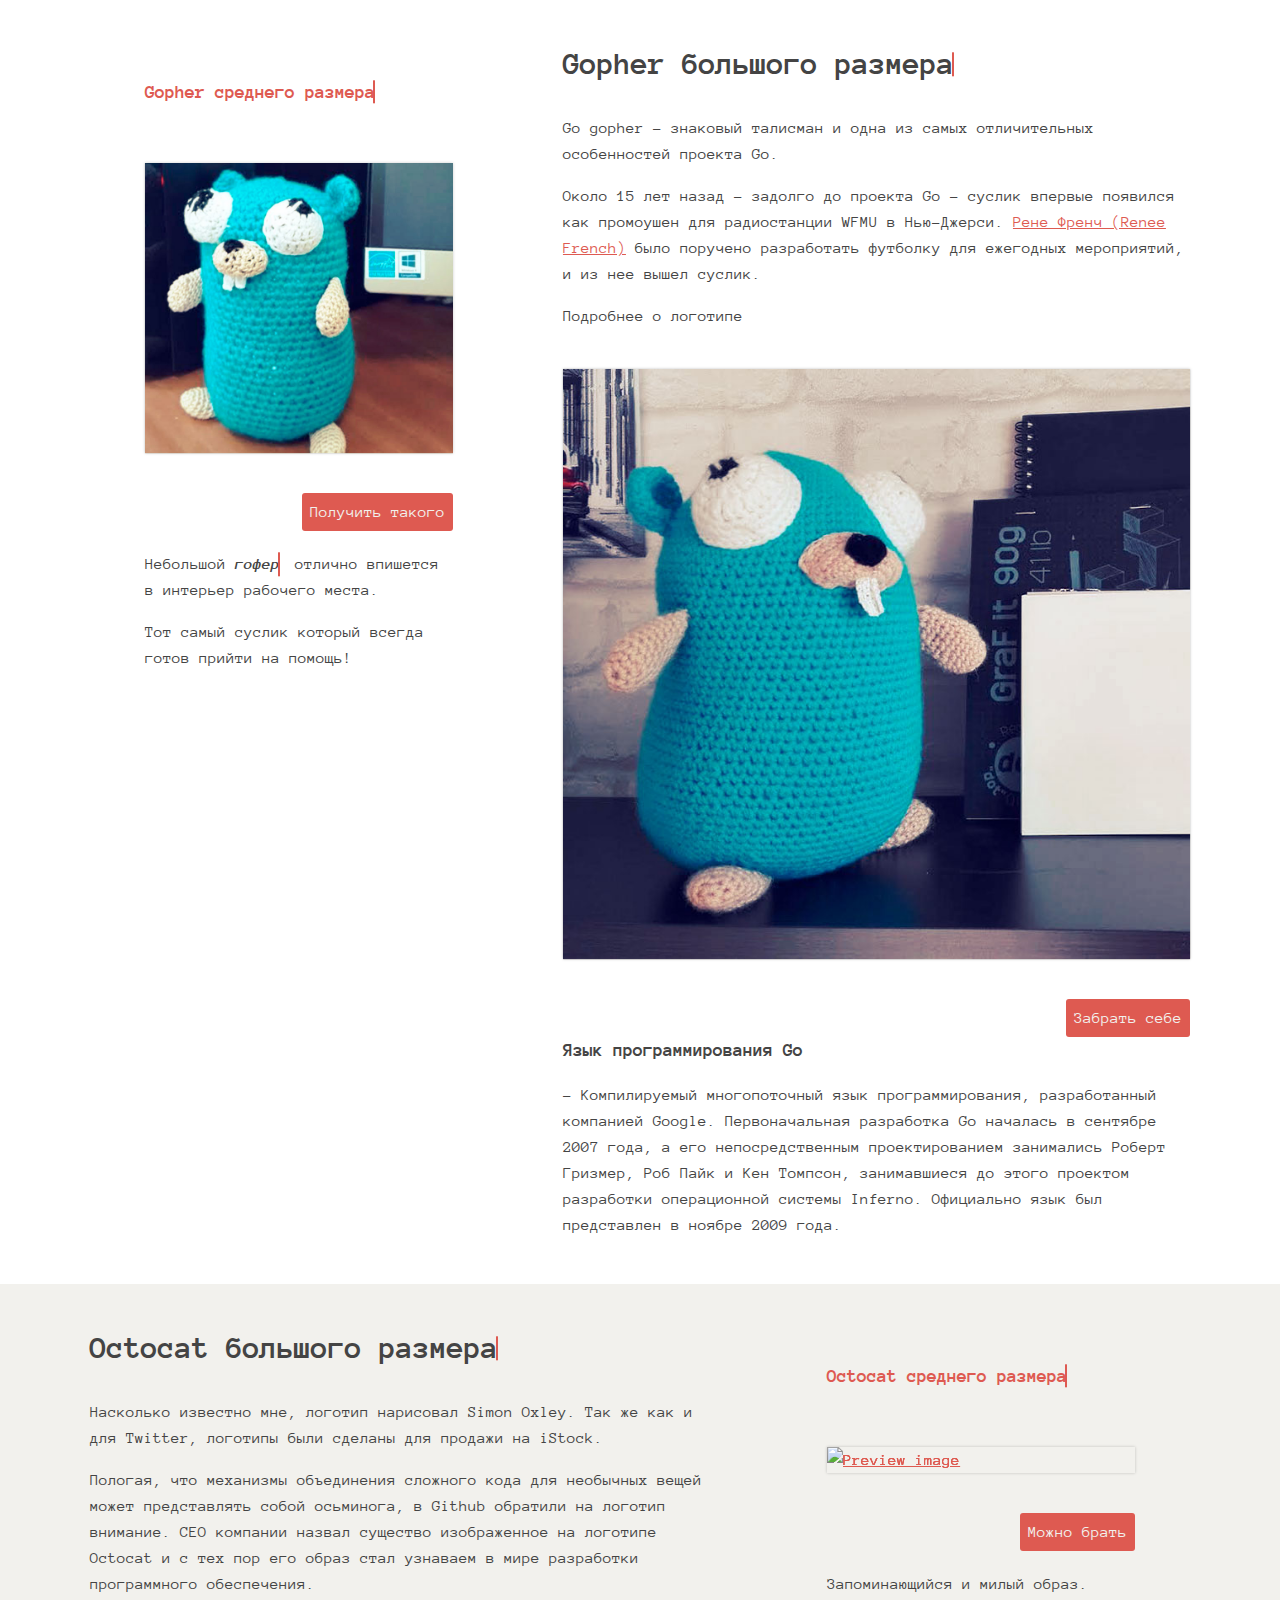
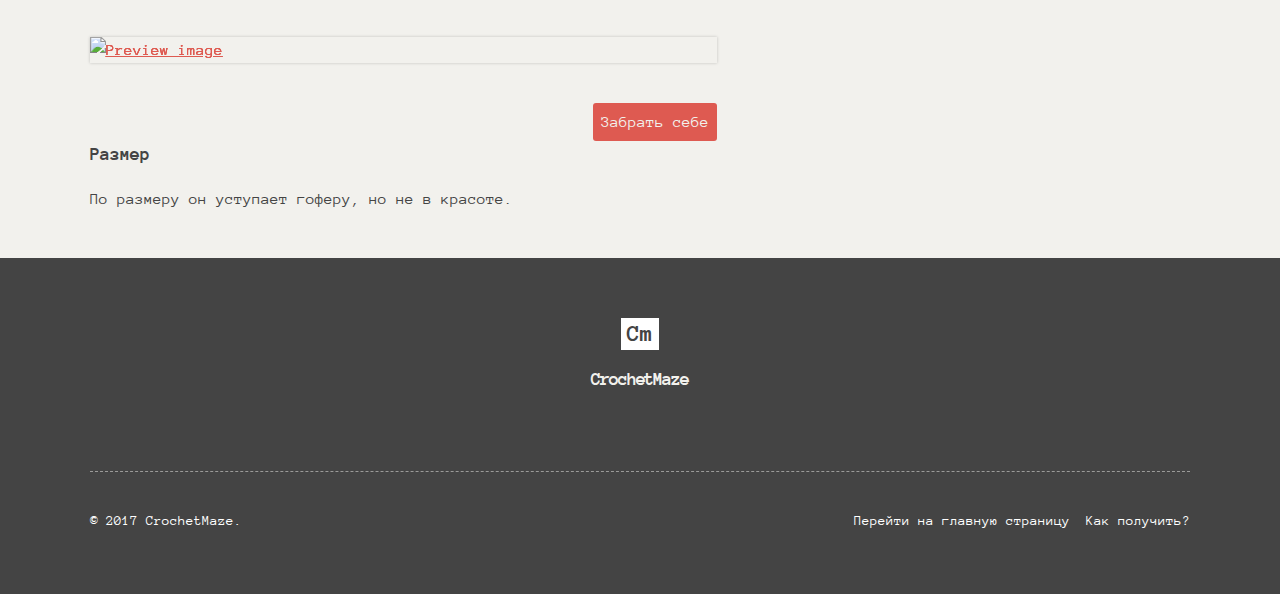
==== commit 13a72ea2: "Update links" ====
--- a/web/index.html
+++ b/web/index.html
@@ -76,10 +76,10 @@
                             <ul id="cd-gallery-items" class="cd-container">
                                 <li>
                                     <ul class="cd-item-wrapper">
-                                        <li class="cd-item-front"><a href="#0"><img src="img/gopher/big/thumb-1.jpg" alt="Preview image"></a></li>
-                                        <li class="cd-item-middle"><a href="#0"><img src="img/gopher/big/thumb-2.jpg" alt="Preview image"></a></li>
-                                        <li class="cd-item-back"><a href="#0"><img src="img/thumb-3.jpg" alt="Preview image"></a></li>
-                                        <li class="cd-item-out"><a href="#0"><img src="img/thumb-4.jpg" alt="Preview image"></a></li>
+                                        <li class="cd-item-front"><a href="img/gopher/big/thumb-1.jpg"><img src="img/gopher/big/thumb-1.jpg" alt="Preview image"></a></li>
+                                        <li class="cd-item-middle"><a href="img/gopher/big/thumb-2.jpg"><img src="img/gopher/big/thumb-2.jpg" alt="Preview image"></a></li>
+                                        <li class="cd-item-back"><a href="img/gopher/big/thumb-3.jpg"><img src="img/gopher/big/thumb-3.jpg" alt="Preview image"></a></li>
+                                        <li class="cd-item-out"><a href="img/gopher/big/thumb-4.jpg"><img src="img/gopher/big/thumb-4.jpg" alt="Preview image"></a></li>
                                         <!-- <li class="cd-item-out">...</li> -->
                                     </ul> <!-- cd-item-wrapper -->
 
@@ -92,7 +92,7 @@
                                 </li>
                             </ul>
                         </div>
-                        <a href="#" class="orange-button">Забрать себе</a>
+                        <a href="/Crochet-maze/how_to_get.html" class="orange-button">Забрать себе</a>
                     <footer style="clear: both">
                         <h3>Язык программирования Go</h3>
                         <p>- Компилируемый многопоточный язык программирования, разработанный компанией Google. Первоначальная разработка Go началась в сентябре 2007 года, а его непосредственным проектированием занимались Роберт Гризмер, Роб Пайк и Кен Томпсон, занимавшиеся до этого проектом разработки операционной системы Inferno. Официально язык был представлен в ноябре 2009 года.</p>
@@ -112,10 +112,22 @@
                             <ul id="cd-gallery-items" class="cd-container">
                                 <li>
                                     <ul class="cd-item-wrapper">
-                                        <li class="cd-item-front"><a href="#0"><img src="img/gopher/middle/thumb-1.jpg" alt="Preview image"></a></li>
-                                        <li class="cd-item-middle"><a href="#0"><img src="img/gopher/middle/thumb-2.jpg" alt="Preview image"></a></li>
-                                        <li class="cd-item-back"><a href="#0"><img src="img/thumb-3.jpg" alt="Preview image"></a></li>
-                                        <li class="cd-item-out"><a href="#0"><img src="img/thumb-4.jpg" alt="Preview image"></a></li>
+                                        <li class="cd-item-front">
+                                            <a href="#0"><img src="img/gopher/middle/thumb-1.jpg" alt="Preview image"></a>
+                                        </li>
+                                        <li class="cd-item-middle">
+                                            <a href="img/gopher/middle/thumb-2.jpg"><img src="img/gopher/middle/thumb-2.jpg" alt="Preview image"></a>
+                                        </li>
+                                        <li class="cd-item-back">
+                                            <a href="img/gopher/middle/thumb-3.jpg">
+                                                <img src="img/gopher/middle/thumb-3.jpg" alt="Preview image">
+                                            </a>
+                                        </li>
+                                        <li class="cd-item-out">
+                                            <a href="img/gopher/middle/thumb-4.jpg">
+                                                <img src="img/gopher/middle/thumb-4.jpg" alt="Preview image">
+                                            </a>
+                                        </li>
                                         <!-- <li class="cd-item-out">...</li> -->
                                     </ul> <!-- cd-item-wrapper -->
 
@@ -128,7 +140,7 @@
                                 </li>
                             </ul>
                         </div>
-                    <a href="#" class="orange-button">Получить такого</a>
+                    <a href="/Crochet-maze/how_to_get.html" class="orange-button">Получить такого</a>
                     <p style="clear: both; padding-top: 20px">
                         Небольшой <span class="cd-headline letters type type-fix">
                             <span class="cd-words-wrapper waiting">
@@ -157,19 +169,36 @@
                             </span>
                         </h1>
 
-                        <p>Lorem ipsum dolor sit amet, consectetur adipiscing elit. Aliquam sodales urna non odio egestas tempor. Nunc vel vehicula ante. Etiam bibendum iaculis libero, eget molestie nisl pharetra in. In semper consequat est, eu porta velit mollis nec. Curabitur posuere enim eget turpis feugiat tempor.</p>
+                        <p>Насколько известно мне, логотип нарисовал Simon Oxley. Так же как и для Twitter, логотипы были сделаны для продажи на iStock.</p>
+                        <p>
+                             Пологая, что механизмы объединения сложного кода для необычных вещей может представлять собой осьминога, в Github обратили на логотип внимание. CEO компании назвал существо изображенное на логотипе Octocat и с тех пор его образ стал узнаваем в мире разработки программного обеспечения.</p>
                     </header>
                         <div>
                             <ul id="cd-gallery-items" class="cd-container">
                                 <li>
                                     <ul class="cd-item-wrapper">
-                                        <li class="cd-item-front"><a href="#0"><img src="img/gopher/big/thumb-1.jpg" alt="Preview image"></a></li>
-                                        <li class="cd-item-middle"><a href="#0"><img src="img/gopher/big/thumb-1.jpg" alt="Preview image"></a></li>
-                                        <li class="cd-item-back"><a href="#0"><img src="img/thumb-3.jpg" alt="Preview image"></a></li>
-                                        <li class="cd-item-out"><a href="#0"><img src="img/thumb-4.jpg" alt="Preview image"></a></li>
+                                        <li class="cd-item-front">
+                                            <a href="img/octocat/big/thumb-1.jpg">
+                                                <img src="img/octocat/big/thumb-1.jpg" alt="Preview image">
+                                            </a>
+                                        </li>
+                                        <li class="cd-item-middle">
+                                            <a href="img/octocat/big/thumb-2.jpg">
+                                                <img src="img/octocat/big/thumb-2.jpg" alt="Preview image">
+                                            </a>
+                                        </li>
+                                        <li class="cd-item-back">
+                                            <a href="img/octocat/big/thumb-3.jpg">
+                                                <img src="img/octocat/big/thumb-3.jpg" alt="Preview image">
+                                            </a>
+                                        </li>
+                                        <li class="cd-item-out">
+                                            <a href="img/octocat/big/thumb-4.jpg">
+                                                <img src="img/octocat/big/thumb-4.jpg" alt="Preview image">
+                                            </a>
+                                        </li>
                                         <!-- <li class="cd-item-out">...</li> -->
                                     </ul> <!-- cd-item-wrapper -->
-
                                     <nav>
                                         <ul class="cd-item-navigation">
                                             <li><a class="cd-img-replace" href="#0">Prev</a></li>
@@ -179,10 +208,11 @@
                                 </li>
                             </ul>
                         </div>
-                    <!--<footer>
-                        <h3>Большой Gopher</h3>
-                        <p>Lorem ipsum dolor sit amet, consectetur adipiscing elit. Aliquam sodales urna non odio egestas tempor. Nunc vel vehicula ante. Etiam bibendum iaculis libero, eget molestie nisl pharetra in. In semper consequat est, eu porta velit mollis nec. Curabitur posuere enim eget turpis feugiat tempor.</p>
-                    </footer>-->
+                        <a href="/Crochet-maze/how_to_get.html" class="orange-button">Забрать себе</a>
+                    <footer style="clear: both">
+                        <h3>Размер</h3>
+                    <p>По размеру он уступает гоферу, но не в красоте.</p>
+                    </footer>
                 </article>
 
                 <aside style="float: right">
@@ -198,10 +228,26 @@
                             <ul id="cd-gallery-items" class="cd-container">
                                 <li>
                                     <ul class="cd-item-wrapper">
-                                        <li class="cd-item-front"><a href="#0"><img src="img/gopher/middle/thumb-1.jpg" alt="Preview image"></a></li>
-                                        <li class="cd-item-middle"><a href="#0"><img src="img/gopher/middle/thumb-1.jpg" alt="Preview image"></a></li>
-                                        <li class="cd-item-back"><a href="#0"><img src="img/thumb-3.jpg" alt="Preview image"></a></li>
-                                        <li class="cd-item-out"><a href="#0"><img src="img/thumb-4.jpg" alt="Preview image"></a></li>
+                                        <li class="cd-item-front">
+                                            <a href="img/octocat/middle/thumb-1.jpg">
+                                                <img src="img/octocat/middle/thumb-1.jpg" alt="Preview image">
+                                            </a>
+                                        </li>
+                                        <li class="cd-item-middle">
+                                            <a href="img/octocat/middle/thumb-2.jpg">
+                                                <img src="img/octocat/middle/thumb-2.jpg" alt="Preview image">
+                                            </a>
+                                        </li>
+                                        <li class="cd-item-back">
+                                            <a href="img/octocat/middle/thumb-3.jpg">
+                                                <img src="img/octocat/middle/thumb-3.jpg" alt="Preview image">
+                                            </a>
+                                        </li>
+                                        <li class="cd-item-out">
+                                            <a href="img/octocat/middle/thumb-4.jpg">
+                                                <img src="img/octocat/middle/thumb-4.jpg" alt="Preview image">
+                                            </a>
+                                        </li>
                                         <!-- <li class="cd-item-out">...</li> -->
                                     </ul> <!-- cd-item-wrapper -->
 
@@ -215,7 +261,8 @@
                             </ul>
                         </div>
 
-                    <p>Lorem ipsum dolor sit amet, consectetur adipiscing elit. Aliquam sodales urna non odio egestas tempor. Nunc vel vehicula ante. Etiam bibendum iaculis libero, eget molestie nisl pharetra in. In semper consequat est, eu porta velit mollis nec. Curabitur posuere enim eget turpis feugiat tempor. Etiam ullamcorper lorem dapibus velit suscipit ultrices.</p>
+                    <a href="/Crochet-maze/how_to_get.html" class="orange-button">Можно брать</a>
+                    <p style="clear: both; padding-top: 20px;">Запоминающийся и милый образ.</p>
                 </aside>
 
             </div>
@@ -234,8 +281,8 @@
                     <!--<span>© 2017 CrochetMaze. All Rights Reserved.</span>-->
                     <span>© 2017 CrochetMaze.</span>
 
-                    <a href="#">Как получить?</a>
-                    <a target="" href="">О сайте</a>
+                    <a href="/Crochet-maze/index.html">Перейти на главную страницу</a>
+                    <a href="/Crochet-maze/how_to_get.html">Как получить?</a>
                 </div>
             </footer>
         </div>
--- a/web/css/main.css
+++ b/web/css/main.css
@@ -146,6 +146,8 @@
 a {
     color: #DE5A51;
 }
+
+p i {font-style: italic}
 
 .orange-button {
     color: #F2F1ED;
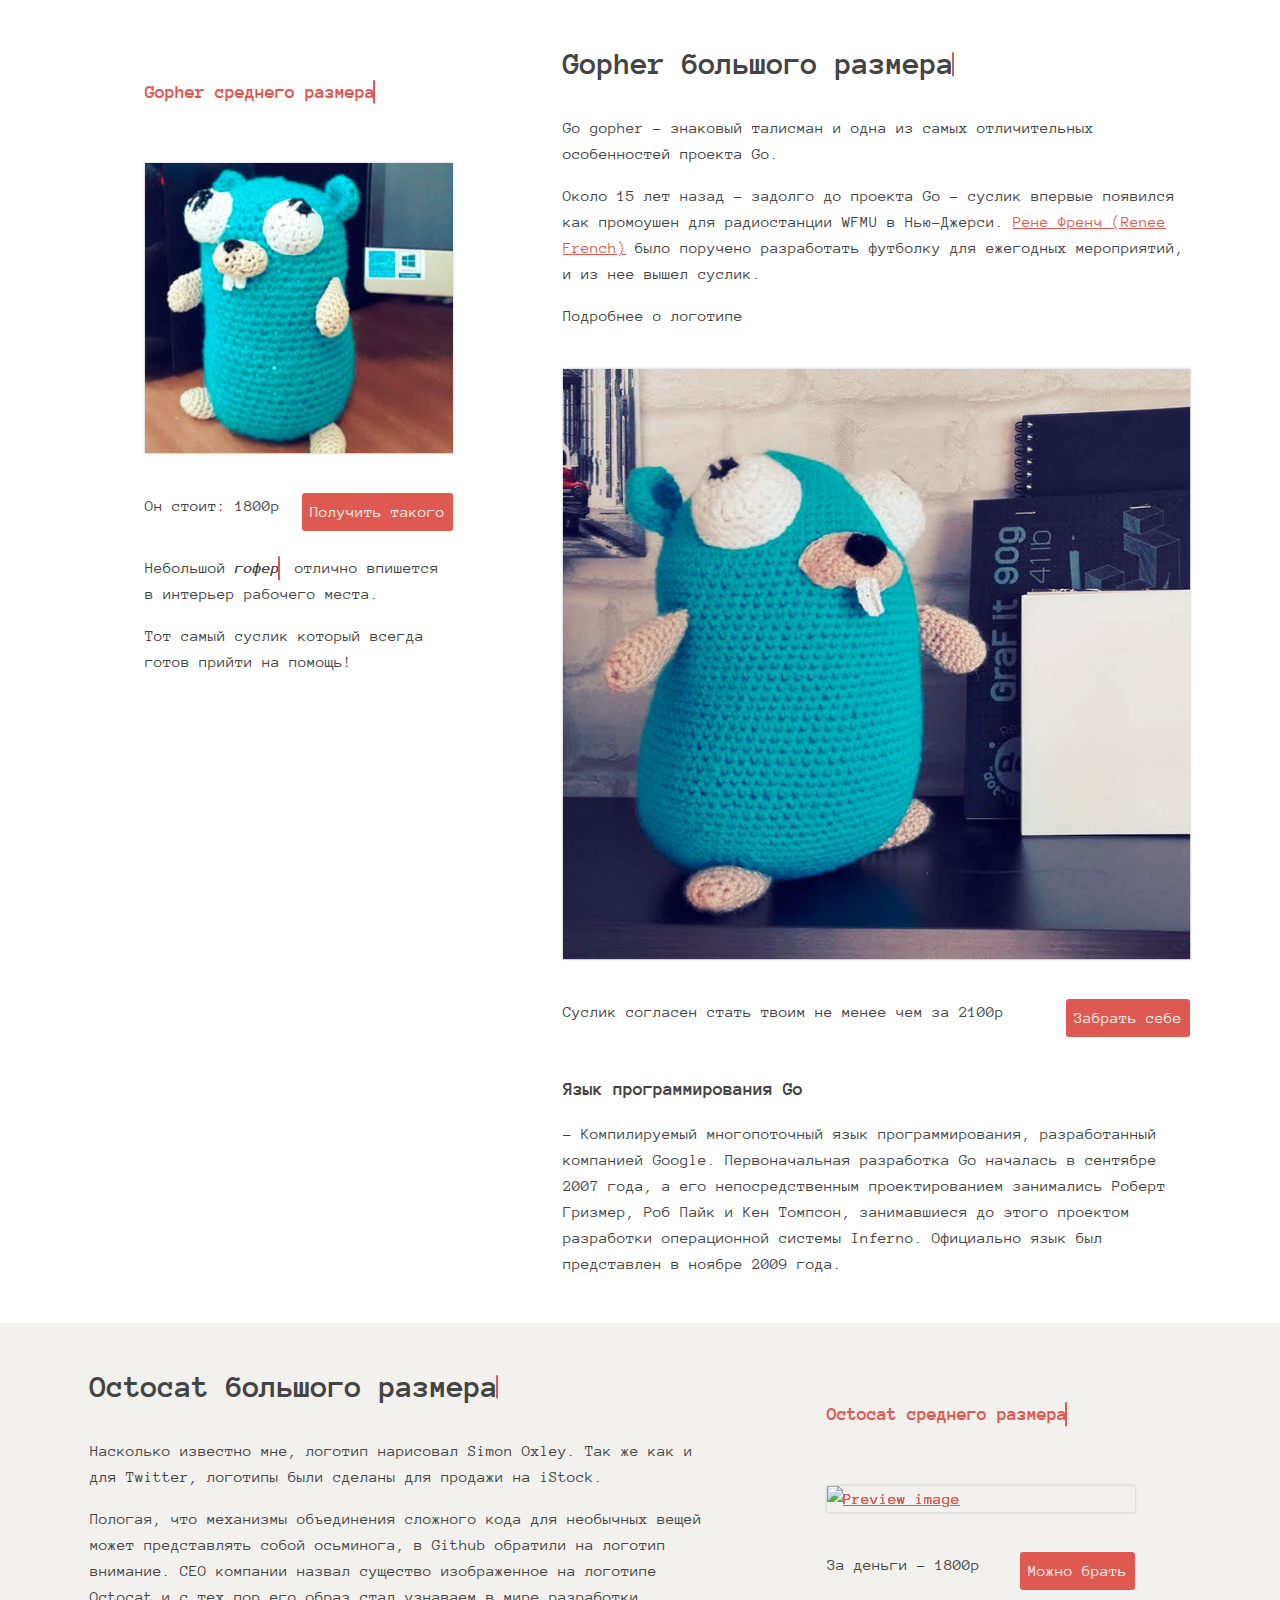
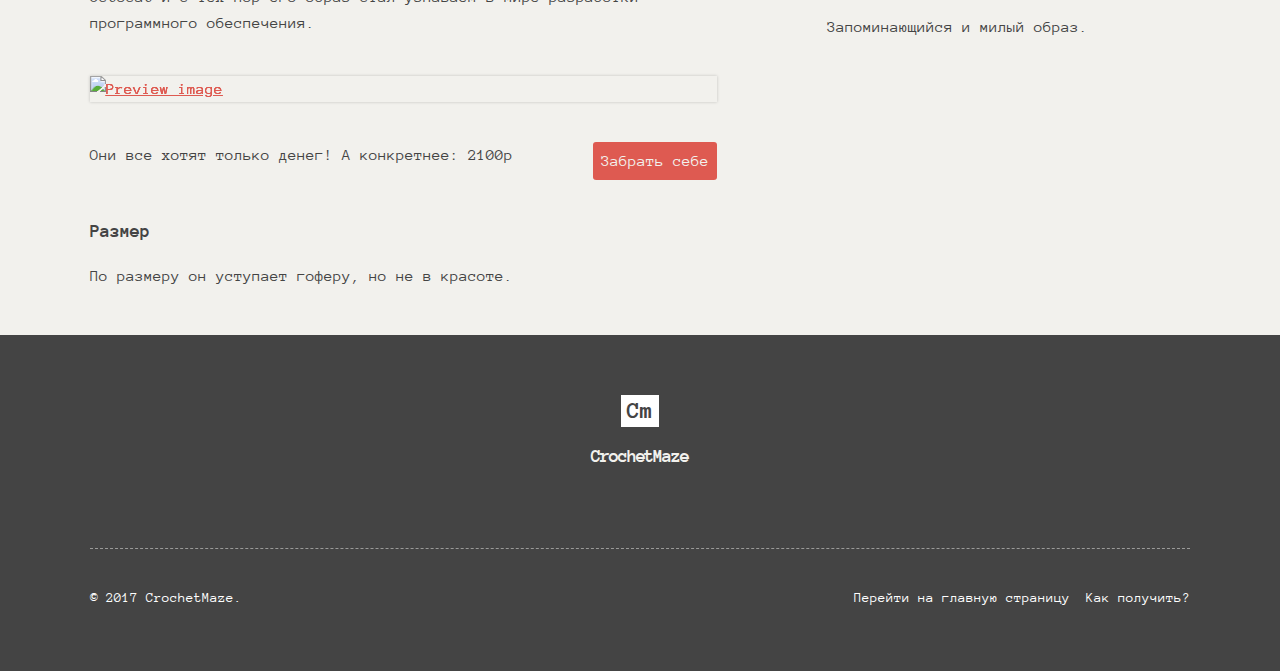
==== commit 95e1d60a: "Added cost" ====
--- a/web/index.html
+++ b/web/index.html
@@ -93,7 +93,8 @@
                             </ul>
                         </div>
                         <a href="/Crochet-maze/how_to_get.html" class="orange-button">Забрать себе</a>
-                    <footer style="clear: both">
+                        <span class="cost">Суслик согласен стать твоим не менее чем за 2100р</span>
+                    <footer style="clear: both; padding-top: 20px;">
                         <h3>Язык программирования Go</h3>
                         <p>- Компилируемый многопоточный язык программирования, разработанный компанией Google. Первоначальная разработка Go началась в сентябре 2007 года, а его непосредственным проектированием занимались Роберт Гризмер, Роб Пайк и Кен Томпсон, занимавшиеся до этого проектом разработки операционной системы Inferno. Официально язык был представлен в ноябре 2009 года.</p>
                     </footer>
@@ -141,6 +142,8 @@
                             </ul>
                         </div>
                     <a href="/Crochet-maze/how_to_get.html" class="orange-button">Получить такого</a>
+                    <span class="cost">Он стоит: 1800р</span>
+
                     <p style="clear: both; padding-top: 20px">
                         Небольшой <span class="cd-headline letters type type-fix">
                             <span class="cd-words-wrapper waiting">
@@ -209,7 +212,8 @@
                             </ul>
                         </div>
                         <a href="/Crochet-maze/how_to_get.html" class="orange-button">Забрать себе</a>
-                    <footer style="clear: both">
+                        <span class="cost">Они все хотят только денег! А конкретнее: 2100р</span>
+                    <footer style="clear: both; padding-top: 20px;">
                         <h3>Размер</h3>
                     <p>По размеру он уступает гоферу, но не в красоте.</p>
                     </footer>
@@ -262,6 +266,7 @@
                         </div>
 
                     <a href="/Crochet-maze/how_to_get.html" class="orange-button">Можно брать</a>
+                    <span class="cost">За деньги - 1800р</span>
                     <p style="clear: both; padding-top: 20px;">Запоминающийся и милый образ.</p>
                 </aside>
 
--- a/web/css/main.css
+++ b/web/css/main.css
@@ -220,6 +220,10 @@
     color: #999;
 }
 
+.cost {
+    padding-right: 10px;
+    display: inline-block
+}
 
 
 .footer-container {
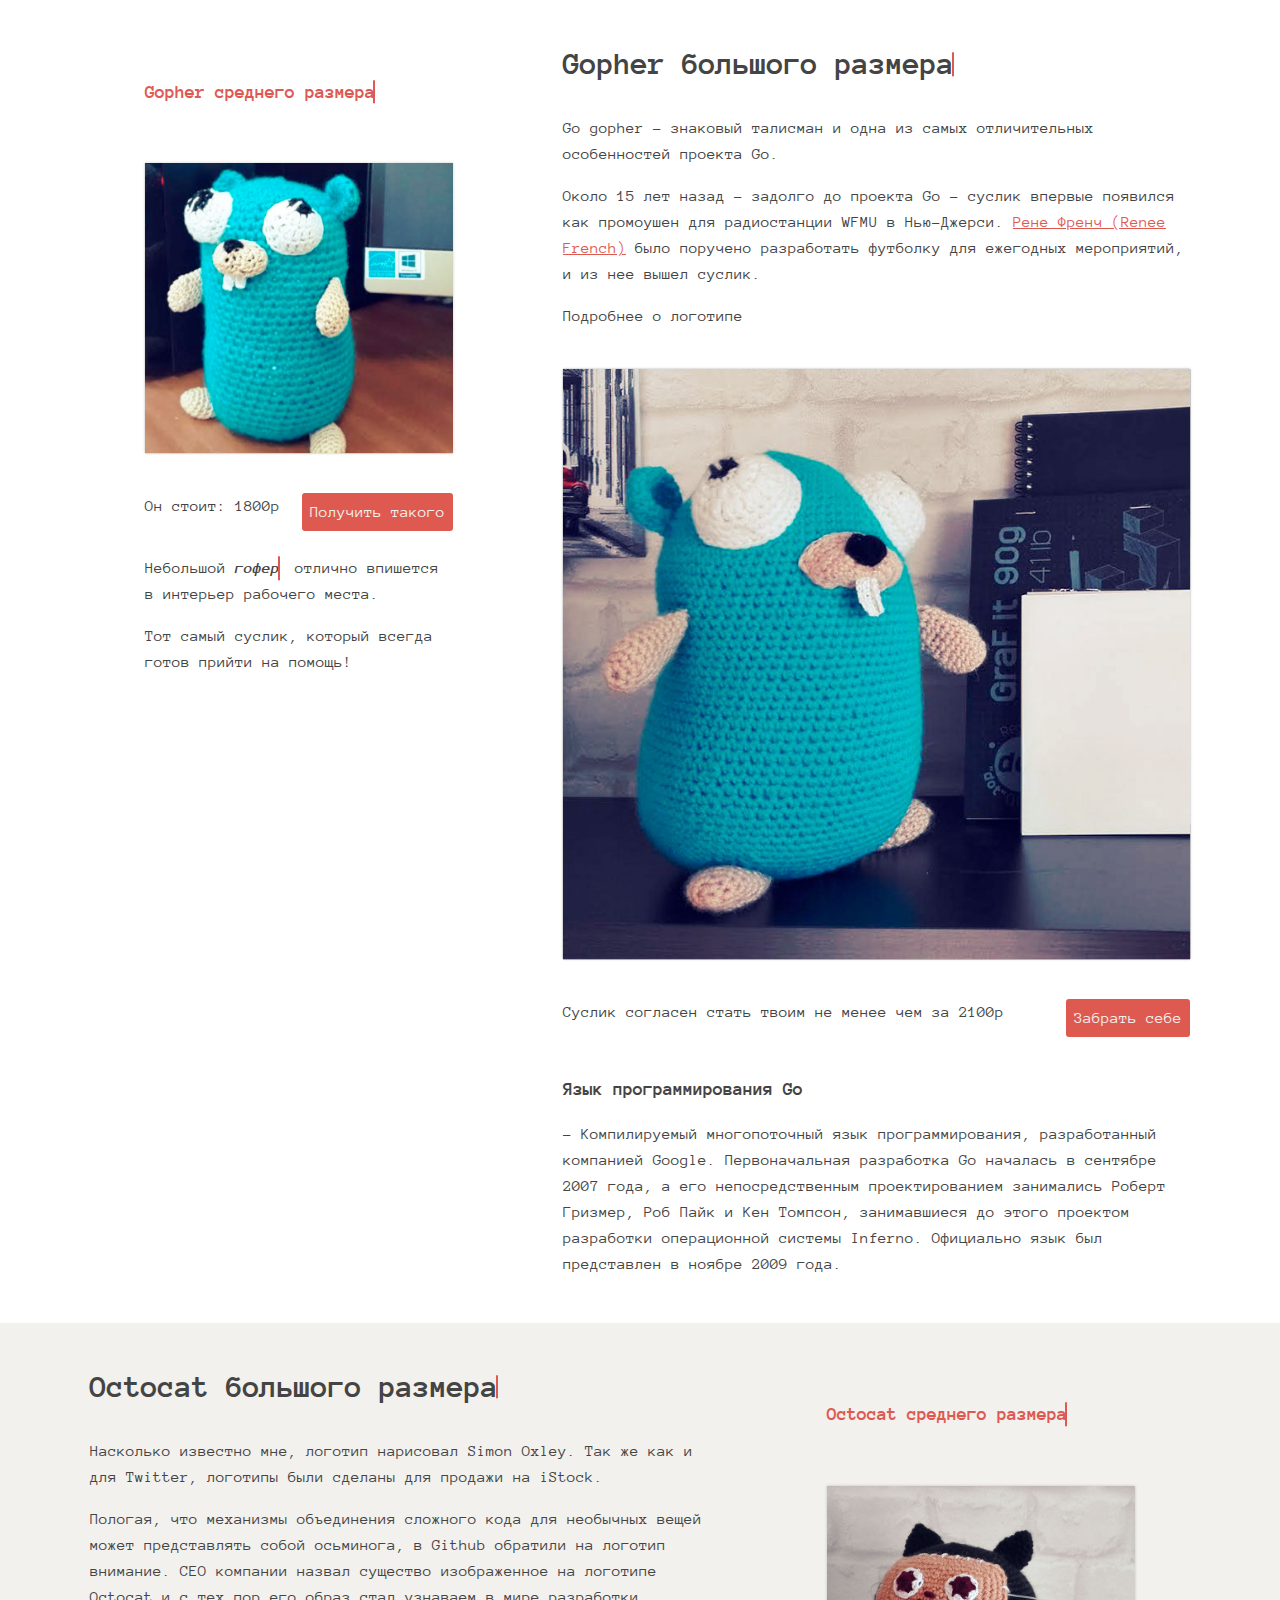
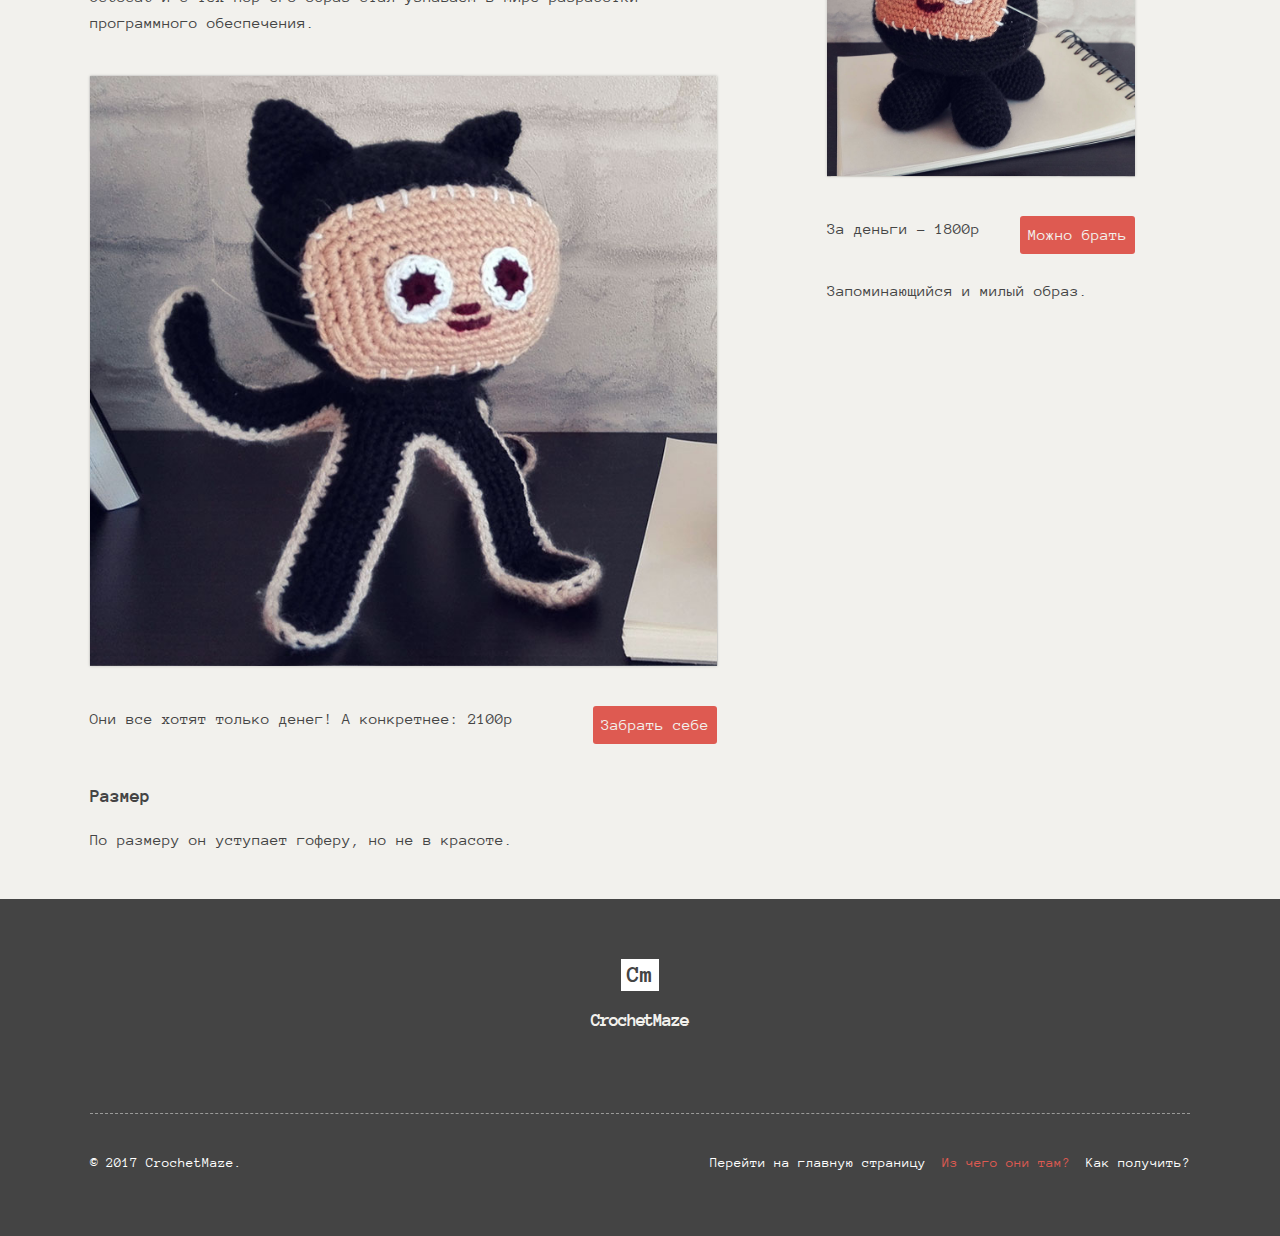
==== commit 01e14134: "Added images. Update content." ====
--- a/web/index.html
+++ b/web/index.html
@@ -152,7 +152,7 @@
                             </span>
                         </span>отлично впишется в интерьер рабочего места.
                     </p>
-                    <p>Тот самый суслик который всегда готов прийти на помощь!</p>
+                    <p>Тот самый суслик, который всегда готов прийти на помощь!</p>
 
                 </aside>
 
@@ -287,6 +287,7 @@
                     <span>© 2017 CrochetMaze.</span>
 
                     <a href="/Crochet-maze/index.html">Перейти на главную страницу</a>
+                    <a style="color: #DE5A51" href="/Crochet-maze/from_what.html">Из чего они там?</a>
                     <a href="/Crochet-maze/how_to_get.html">Как получить?</a>
                 </div>
             </footer>
